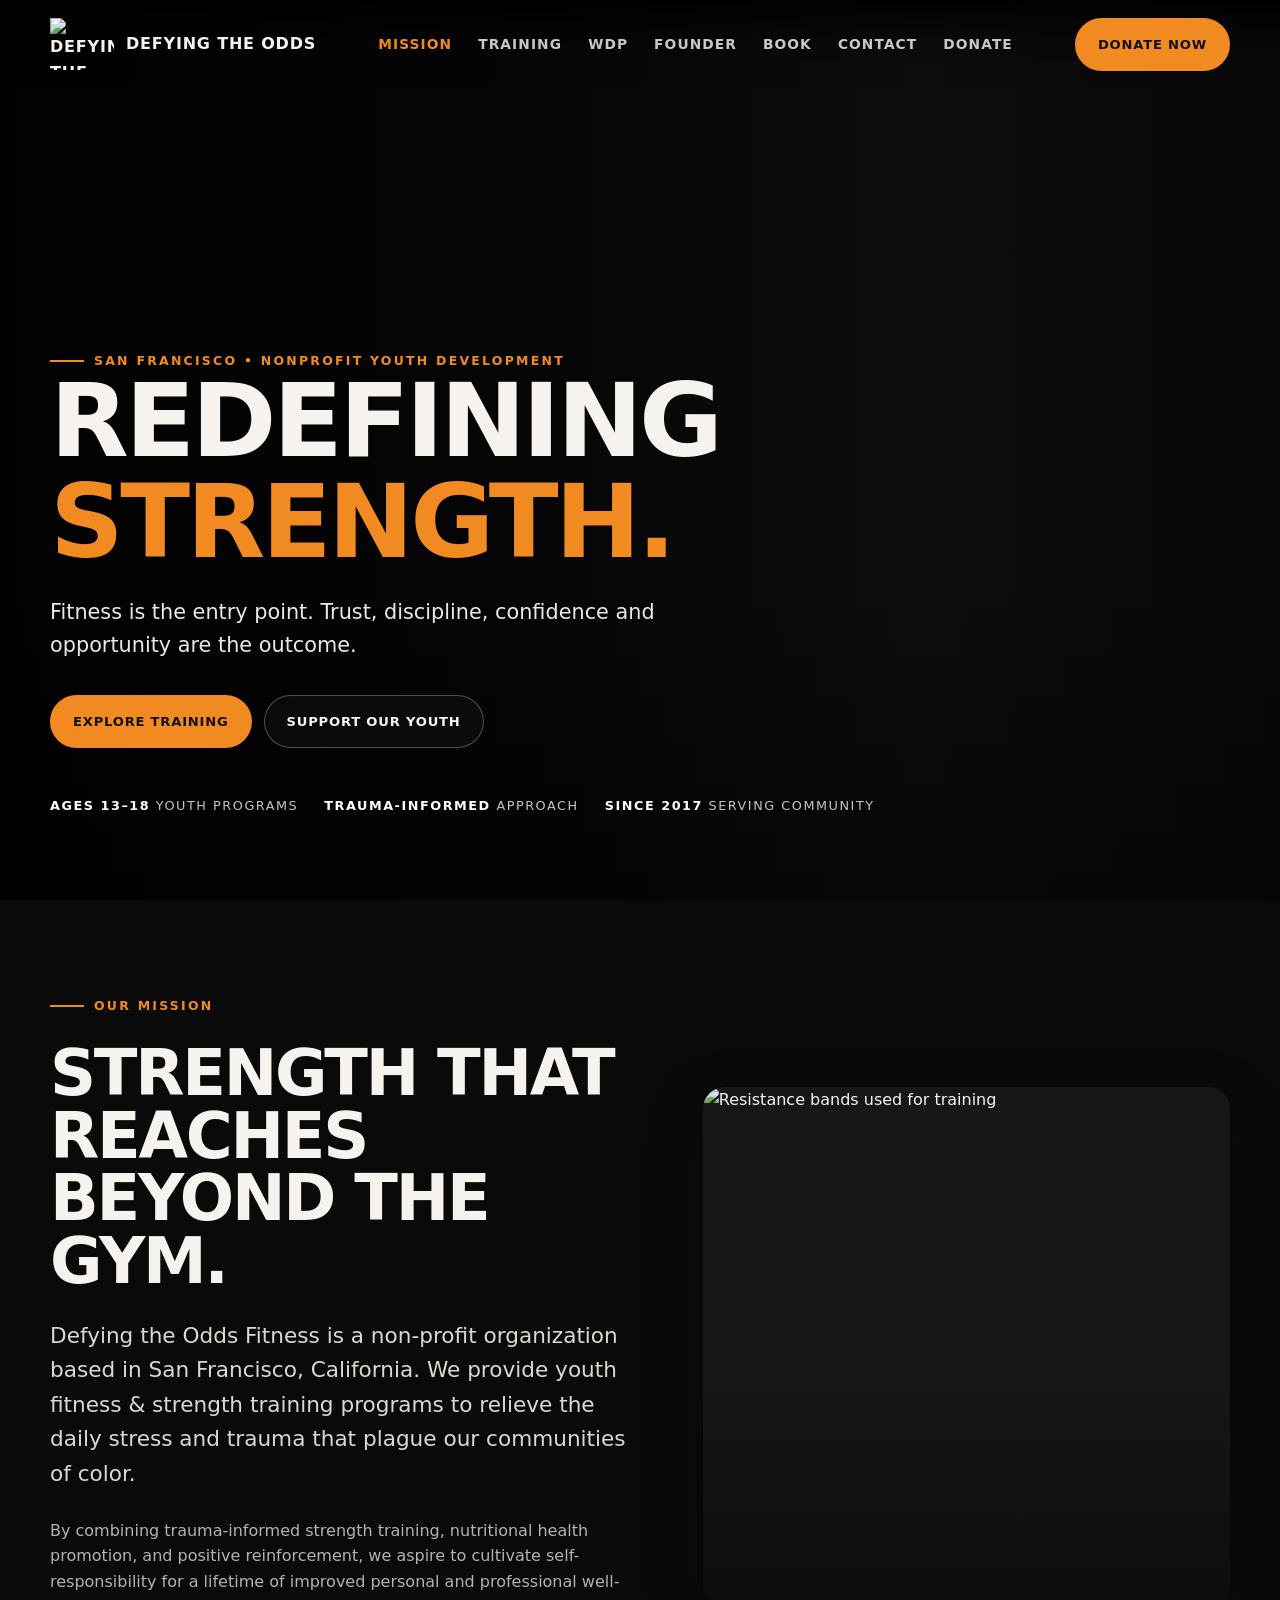
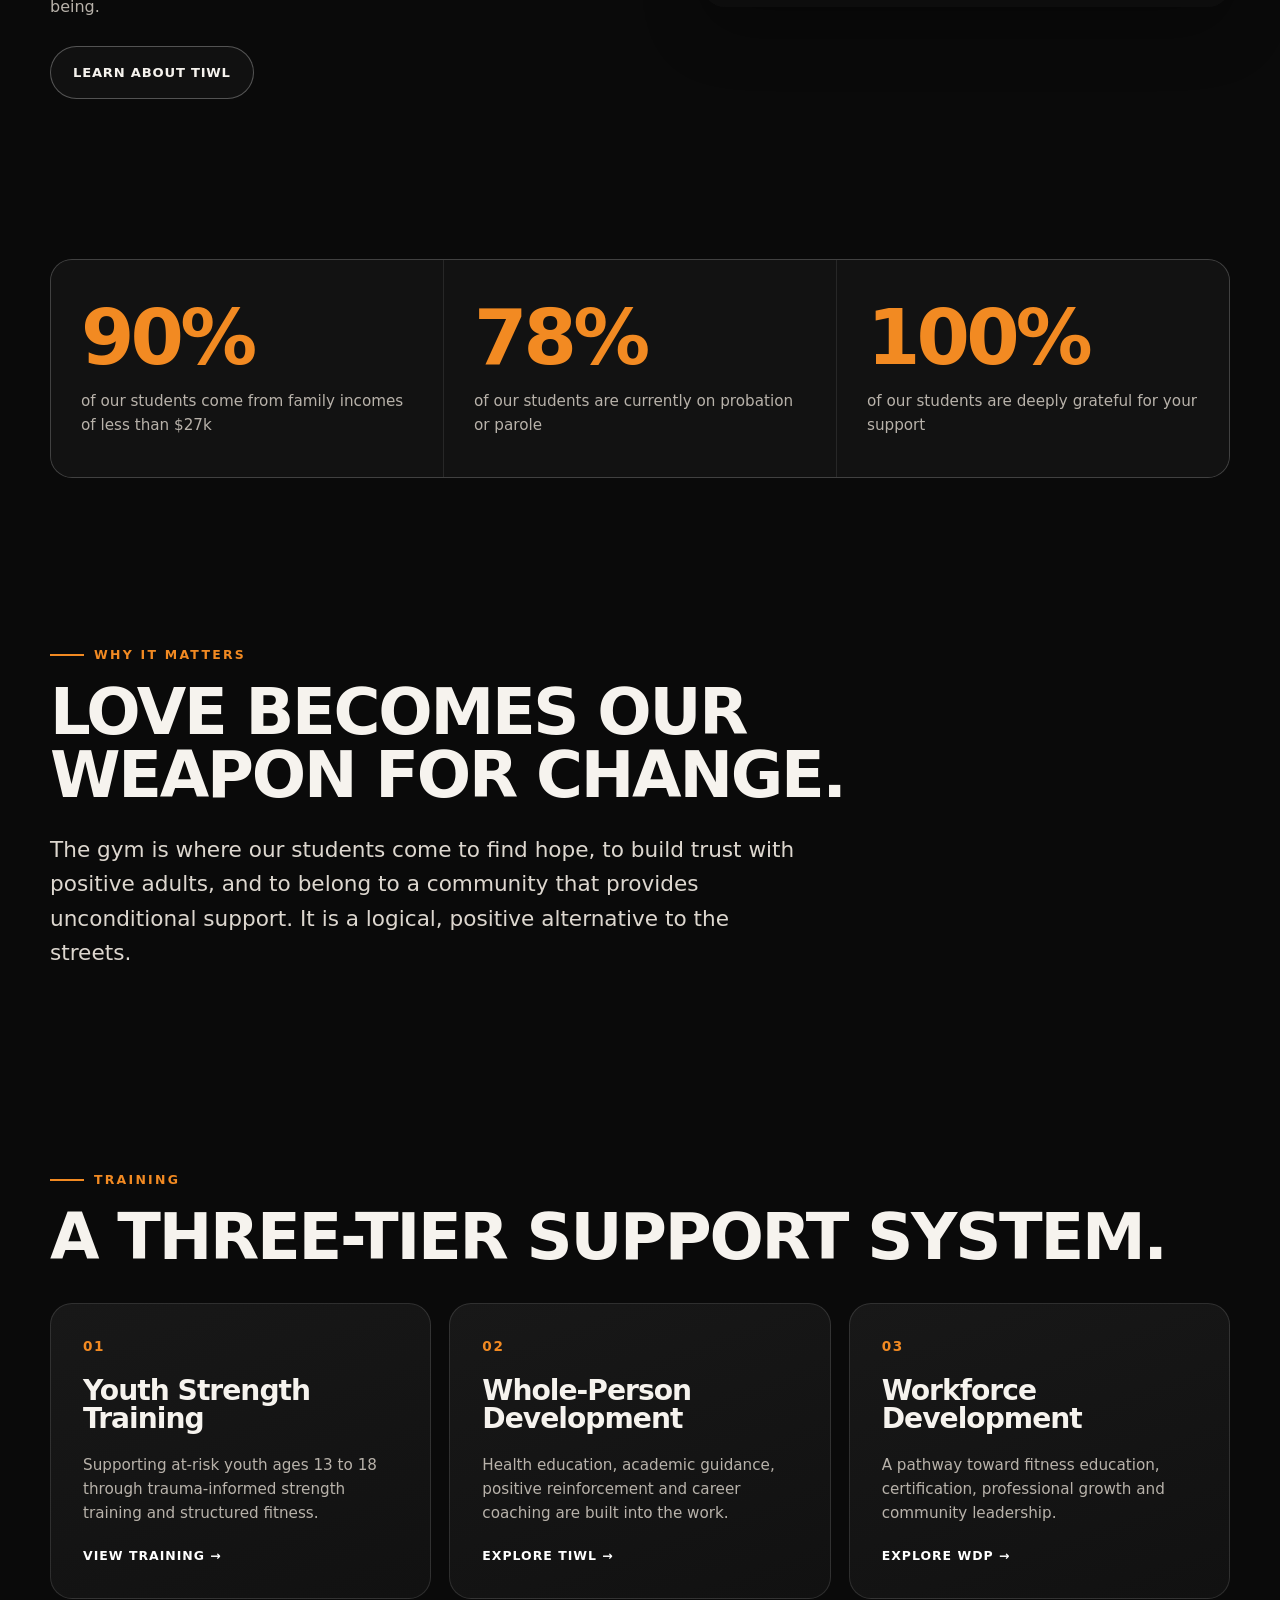
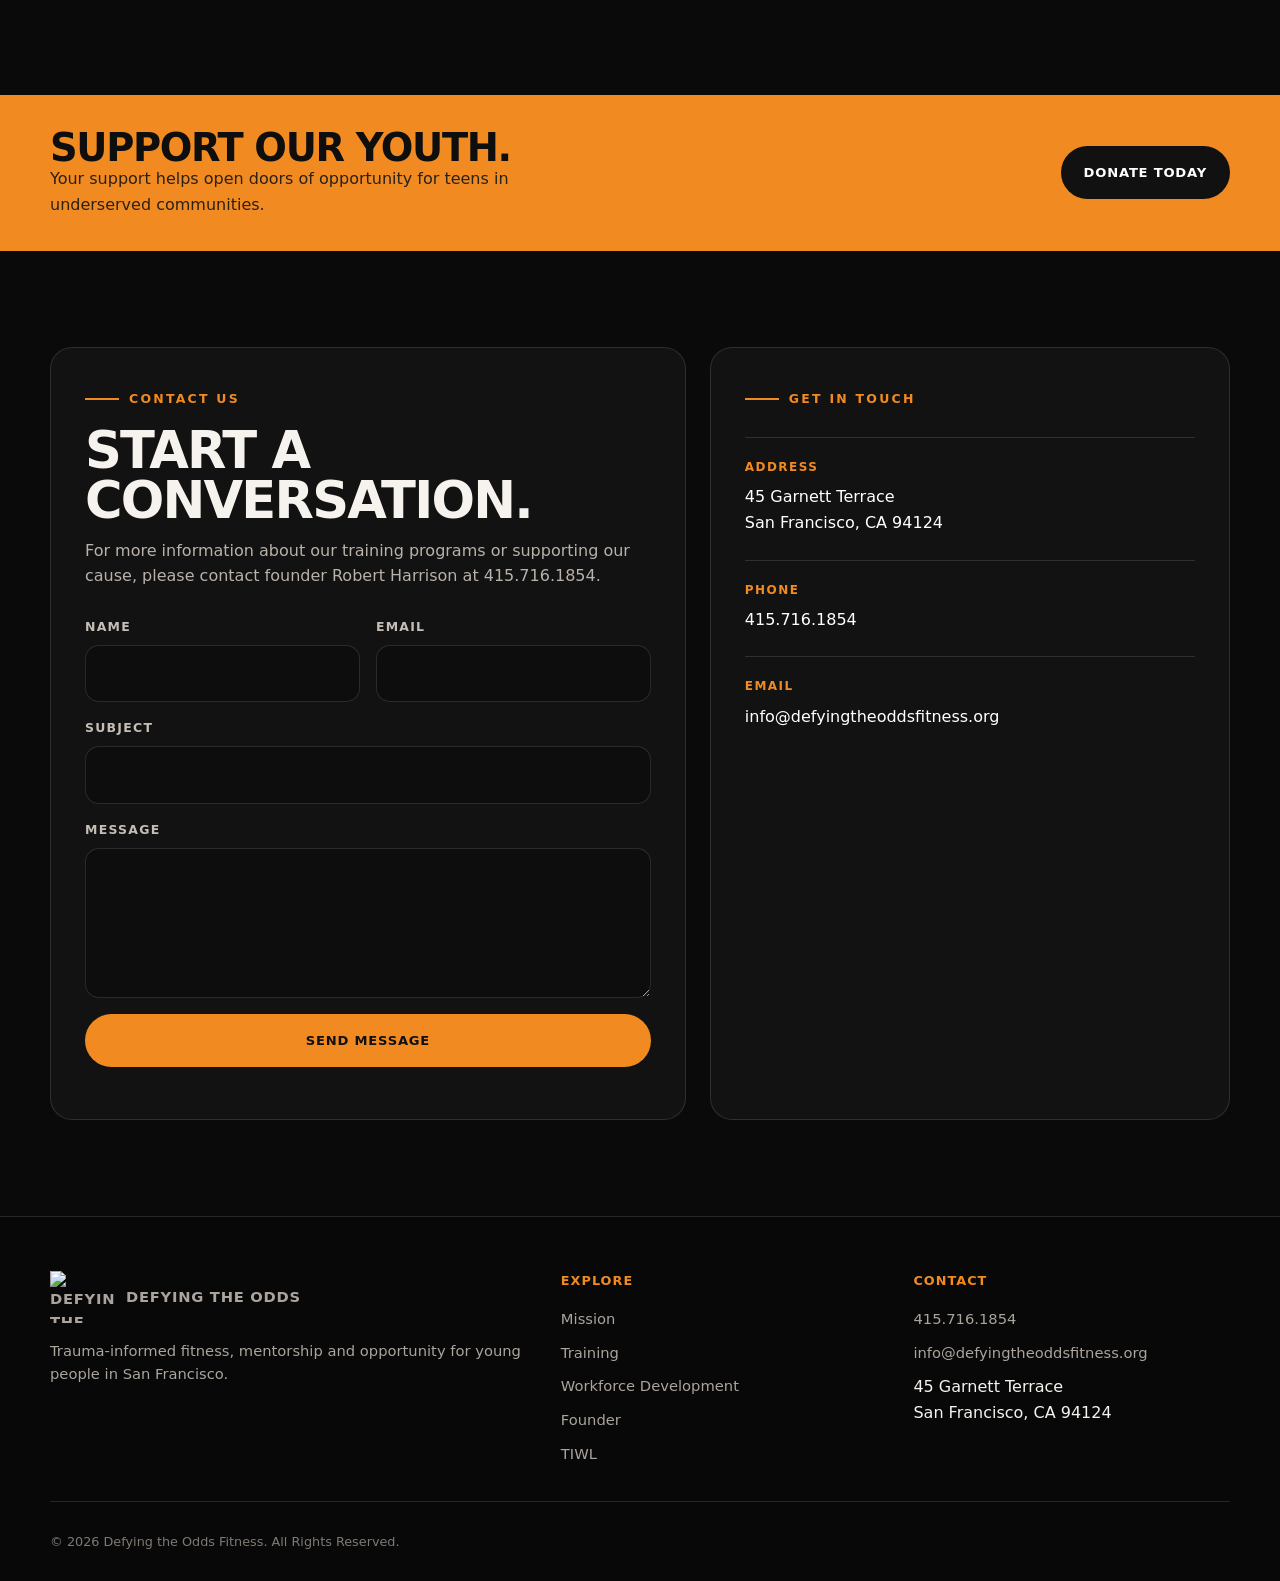
==== defying-the-odds-redesign/index.html @ f6a2ffb9 "Add files via upload" ====
<!doctype html><html lang="en"><head><meta charset="utf-8"><meta name="viewport" content="width=device-width,initial-scale=1"><meta name="description" content="Defying the Odds Fitness — trauma-informed strength training, mentorship and workforce development in San Francisco."><title>Home | Defying the Odds Fitness</title><link rel="stylesheet" href="assets/css/styles.css"></head><body><header class="site-header"><div class="container nav">
<a class="brand" href="index.html"><img src="https://defyingtheoddsfitness.org/wp-content/uploads/2015/10/DefyingTheOddsTransCR-330x270.png" alt="Defying the Odds Fitness logo"><span>Defying the Odds</span></a>
<nav class="nav-links" aria-label="Primary navigation">
<a class="active" href="index.html#mission">Mission</a>
<a href="services.html">Training</a>
<a href="workforce-development-program.html">WDP</a>
<a href="founder.html">Founder</a>
<a href="https://www.amazon.com" target="_blank" rel="noopener">Book</a>
<a href="index.html#contact">Contact</a>
<a href="donate.html">Donate</a>
</nav>
<a class="btn btn-primary" href="donate.html">Donate Now</a>
<button class="menu-btn" aria-label="Open menu">☰</button>
</div></header>
<main>
<section class="hero">
<div class="hero-media" style="background-image:url('https://defyingtheoddsfitness.org/wp-content/uploads/2016/12/solo-11-CR-BW3.jpg')"></div>
<div class="container hero-content">
<span class="eyebrow">San Francisco • Nonprofit Youth Development</span>
<h1>Redefining <span>Strength.</span></h1>
<p class="hero-sub">Fitness is the entry point. Trust, discipline, confidence and opportunity are the outcome.</p>
<div class="hero-actions"><a class="btn btn-primary" href="services.html">Explore Training</a><a class="btn btn-ghost" href="donate.html">Support Our Youth</a></div>
<div class="hero-meta"><span><strong>Ages 13–18</strong> youth programs</span><span><strong>Trauma-informed</strong> approach</span><span><strong>Since 2017</strong> serving community</span></div>
</div></section>

<section id="mission" class="section"><div class="container split reveal">
<div class="copy-stack"><span class="eyebrow">Our Mission</span><h2>Strength that reaches beyond the gym.</h2><p class="lead">Defying the Odds Fitness is a non-profit organization based in San Francisco, California. We provide youth fitness & strength training programs to relieve the daily stress and trauma that plague our communities of color.</p><p>By combining trauma-informed strength training, nutritional health promotion, and positive reinforcement, we aspire to cultivate self-responsibility for a lifetime of improved personal and professional well-being.</p><a class="btn btn-ghost" href="tiwl.html">Learn About TIWL</a></div>
<div class="media-card"><img src="https://defyingtheoddsfitness.org/wp-content/uploads/2018/08/resistence_header.jpg" alt="Resistance bands used for training"></div>
</div></section>

<section class="section-sm"><div class="container stats reveal">
<div class="stat"><div class="stat-number">90%</div><p>of our students come from family incomes of less than $27k</p></div>
<div class="stat"><div class="stat-number">78%</div><p>of our students are currently on probation or parole</p></div>
<div class="stat"><div class="stat-number">100%</div><p>of our students are deeply grateful for your support</p></div>
</div></section>

<section class="section"><div class="container reveal"><span class="eyebrow">Why It Matters</span><h2 style="max-width:900px;margin-top:16px">Love becomes our weapon for change.</h2><p class="lead" style="margin-top:26px">The gym is where our students come to find hope, to build trust with positive adults, and to belong to a community that provides unconditional support. It is a logical, positive alternative to the streets.</p></div></section>

<section class="section"><div class="container reveal"><span class="eyebrow">Training</span><h2 style="margin:16px 0 34px">A three-tier support system.</h2><div class="cards">
<article class="card"><span class="card-index">01</span><h3>Youth Strength Training</h3><p>Supporting at-risk youth ages 13 to 18 through trauma-informed strength training and structured fitness.</p><a class="card-link" href="services.html">View training →</a></article>
<article class="card"><span class="card-index">02</span><h3>Whole-Person Development</h3><p>Health education, academic guidance, positive reinforcement and career coaching are built into the work.</p><a class="card-link" href="tiwl.html">Explore TIWL →</a></article>
<article class="card"><span class="card-index">03</span><h3>Workforce Development</h3><p>A pathway toward fitness education, certification, professional growth and community leadership.</p><a class="card-link" href="workforce-development-program.html">Explore WDP →</a></article>
</div></div></section>

<section class="band"><div class="container"><div><h3>Support our youth.</h3><p>Your support helps open doors of opportunity for teens in underserved communities.</p></div><a class="btn" href="donate.html">Donate Today</a></div></section>

<section id="contact" class="section"><div class="container contact-wrap reveal">
<div class="form-card"><span class="eyebrow">Contact Us</span><h2 style="font-size:clamp(2.2rem,4vw,3.7rem);margin:16px 0 12px">Start a conversation.</h2><p style="margin-bottom:28px">For more information about our training programs or supporting our cause, please contact founder Robert Harrison at 415.716.1854.</p>
<form id="contact-form"><div class="form-grid"><div class="field"><label for="name">Name</label><input id="name" name="name" required></div><div class="field"><label for="email">Email</label><input id="email" name="email" type="email" required></div><div class="field full"><label for="subject">Subject</label><input id="subject" name="subject"></div><div class="field full"><label for="message">Message</label><textarea id="message" name="message" required></textarea></div><div class="field full"><button class="btn btn-primary" type="submit">Send Message</button><p id="form-status" style="font-size:.85rem;margin-top:10px"></p></div></div></form></div>
<aside class="info-card"><span class="eyebrow">Get In Touch</span><div class="info-list"><div class="info-row"><span>Address</span><p>45 Garnett Terrace<br>San Francisco, CA 94124</p></div><div class="info-row"><span>Phone</span><a href="tel:+14157161854">415.716.1854</a></div><div class="info-row"><span>Email</span><a href="mailto:info@defyingtheoddsfitness.org">info@defyingtheoddsfitness.org</a></div></div></aside>
</div></section>
</main><footer class="footer"><div class="container">
<div class="footer-grid">
<div><a class="brand" href="index.html"><img src="https://defyingtheoddsfitness.org/wp-content/uploads/2015/10/DefyingTheOddsTransCR-330x270.png" alt="Defying the Odds Fitness logo"><span>Defying the Odds</span></a><p>Trauma-informed fitness, mentorship and opportunity for young people in San Francisco.</p></div>
<div><h4>Explore</h4><div class="footer-links"><a href="index.html#mission">Mission</a><a href="services.html">Training</a><a href="workforce-development-program.html">Workforce Development</a><a href="founder.html">Founder</a><a href="tiwl.html">TIWL</a></div></div>
<div><h4>Contact</h4><div class="footer-links"><a href="tel:+14157161854">415.716.1854</a><a href="mailto:info@defyingtheoddsfitness.org">info@defyingtheoddsfitness.org</a><span>45 Garnett Terrace<br>San Francisco, CA 94124</span></div></div>
</div><div class="copyright">© <span data-year></span> Defying the Odds Fitness. All Rights Reserved.</div>
</div></footer><script src="assets/js/main.js"></script></body></html>
---- defying-the-odds-redesign/assets/css/styles.css ----
:root {
  --bg: #0a0a0a;
  --surface: #121212;
  --surface-2: #1a1a1a;
  --text: #f6f3ee;
  --muted: #b8b2aa;
  --accent: #f28a22;
  --accent-2: #ff9d3d;
  --line: rgba(255,255,255,.12);
  --max: 1180px;
  --radius: 22px;
  --shadow: 0 22px 60px rgba(0,0,0,.28);
}

*{box-sizing:border-box}
html{scroll-behavior:smooth}
body{margin:0;background:var(--bg);color:var(--text);font-family:Inter,ui-sans-serif,system-ui,-apple-system,BlinkMacSystemFont,"Segoe UI",sans-serif;line-height:1.6}
img{max-width:100%;display:block}
a{color:inherit;text-decoration:none}
button,input,textarea{font:inherit}

.container{width:min(var(--max),calc(100% - 40px));margin-inline:auto}
.section{padding:96px 0}
.section-sm{padding:64px 0}
.eyebrow{display:inline-flex;align-items:center;gap:10px;font-size:.78rem;letter-spacing:.18em;text-transform:uppercase;color:var(--accent);font-weight:800}
.eyebrow::before{content:"";width:34px;height:2px;background:var(--accent)}
h1,h2,h3{line-height:.98;margin:0;letter-spacing:-.035em}
h1{font-size:clamp(3.3rem,8vw,7rem);font-weight:900;text-transform:uppercase}
h2{font-size:clamp(2.4rem,5vw,4.6rem);font-weight:900;text-transform:uppercase}
h3{font-size:clamp(1.3rem,2.2vw,2rem);font-weight:800}
p{margin:0;color:var(--muted)}
.lead{font-size:clamp(1.05rem,1.8vw,1.35rem);max-width:760px;color:#ddd7cf}

.site-header{position:fixed;inset:0 0 auto;z-index:1000;background:linear-gradient(to bottom,rgba(0,0,0,.84),rgba(0,0,0,.15),transparent);transition:.25s ease}
.site-header.scrolled{background:rgba(8,8,8,.92);backdrop-filter:blur(14px);border-bottom:1px solid var(--line)}
.nav{height:88px;display:flex;align-items:center;justify-content:space-between;gap:24px}
.brand{display:flex;align-items:center;gap:12px;font-weight:900;text-transform:uppercase;letter-spacing:.05em}
.brand img{width:64px;height:52px;object-fit:contain}
.nav-links{display:flex;align-items:center;gap:26px;font-size:.86rem;text-transform:uppercase;letter-spacing:.08em;font-weight:700}
.nav-links a{opacity:.82;transition:.2s}
.nav-links a:hover,.nav-links a.active{opacity:1;color:var(--accent)}
.btn{display:inline-flex;align-items:center;justify-content:center;gap:10px;padding:15px 22px;border:1px solid transparent;border-radius:999px;font-weight:800;text-transform:uppercase;letter-spacing:.06em;font-size:.82rem;transition:.2s ease;cursor:pointer}
.btn-primary{background:var(--accent);color:#111}
.btn-primary:hover{background:var(--accent-2);transform:translateY(-2px)}
.btn-ghost{border-color:rgba(255,255,255,.28);background:rgba(255,255,255,.03)}
.btn-ghost:hover{border-color:var(--accent);color:var(--accent)}
.menu-btn{display:none;background:none;border:0;color:white;font-size:1.8rem}

.hero{min-height:100svh;display:grid;align-items:end;position:relative;overflow:hidden;background:#111}
.hero::after{content:"";position:absolute;inset:0;background:linear-gradient(90deg,rgba(0,0,0,.92) 0%,rgba(0,0,0,.64) 45%,rgba(0,0,0,.25) 72%,rgba(0,0,0,.55) 100%),linear-gradient(to top,#0a0a0a 0%,transparent 35%)}
.hero-media{position:absolute;inset:0;background-position:center;background-size:cover;filter:grayscale(.35) contrast(1.08)}
.hero-content{position:relative;z-index:2;padding:160px 0 84px}
.hero h1 span{color:var(--accent)}
.hero-sub{max-width:680px;margin:24px 0 32px;font-size:clamp(1.05rem,1.8vw,1.3rem);color:#ece8e2}
.hero-actions{display:flex;flex-wrap:wrap;gap:12px}
.hero-meta{display:flex;gap:26px;flex-wrap:wrap;margin-top:48px;font-size:.8rem;text-transform:uppercase;letter-spacing:.12em;color:#c9c3bc}
.hero-meta strong{color:white}

.split{display:grid;grid-template-columns:1.05fr .95fr;gap:70px;align-items:center}
.media-card{border-radius:var(--radius);overflow:hidden;position:relative;min-height:520px;background:#171717;box-shadow:var(--shadow)}
.media-card img{width:100%;height:100%;position:absolute;inset:0;object-fit:cover;filter:grayscale(.25)}
.media-card::after{content:"";position:absolute;inset:0;background:linear-gradient(to top,rgba(0,0,0,.45),transparent 48%)}
.copy-stack{display:grid;gap:26px}
.copy-stack .btn{justify-self:start}

.stats{display:grid;grid-template-columns:repeat(3,1fr);gap:1px;background:var(--line);border:1px solid var(--line);border-radius:var(--radius);overflow:hidden}
.stat{background:var(--surface);padding:40px 30px}
.stat-number{font-size:clamp(2.8rem,6vw,5rem);font-weight:900;line-height:1;color:var(--accent);letter-spacing:-.05em}
.stat p{margin-top:12px;font-size:.95rem}

.cards{display:grid;grid-template-columns:repeat(3,1fr);gap:18px}
.card{background:linear-gradient(160deg,#181818,#111);border:1px solid var(--line);border-radius:var(--radius);padding:32px;display:grid;gap:20px;min-height:280px;transition:.25s ease}
.card:hover{transform:translateY(-6px);border-color:rgba(242,138,34,.55)}
.card-index{color:var(--accent);font-weight:900;font-size:.85rem;letter-spacing:.12em}
.card p{font-size:.95rem}
.card-link{margin-top:auto;color:white;font-weight:800;text-transform:uppercase;letter-spacing:.08em;font-size:.78rem}

.band{background:var(--accent);color:#0e0e0e;padding:34px 0}
.band .container{display:flex;align-items:center;justify-content:space-between;gap:24px}
.band h3{text-transform:uppercase;font-size:clamp(1.7rem,3vw,3rem)}
.band p{color:#2a2118;max-width:560px}
.band .btn{background:#111;color:white}

.page-hero{padding:170px 0 80px;border-bottom:1px solid var(--line);background:radial-gradient(circle at 80% 10%,rgba(242,138,34,.14),transparent 30%),#0a0a0a}
.page-hero .lead{margin-top:24px}
.page-hero .eyebrow{margin-bottom:18px}

.list-grid{display:grid;grid-template-columns:repeat(2,1fr);gap:16px;margin-top:36px}
.list-item{display:flex;gap:18px;padding:24px;border:1px solid var(--line);border-radius:18px;background:var(--surface)}
.list-num{flex:0 0 38px;height:38px;border-radius:50%;display:grid;place-items:center;background:var(--accent);color:#111;font-weight:900}
.list-item p{color:#d0cbc4}

.rich-copy{max-width:880px;display:grid;gap:20px}
.rich-copy strong{color:white}
.rich-copy ul{margin:0;padding-left:22px;color:var(--muted)}
.rich-copy li{margin:10px 0}

.contact-wrap{display:grid;grid-template-columns:1.1fr .9fr;gap:24px}
.form-card,.info-card{background:var(--surface);border:1px solid var(--line);border-radius:var(--radius);padding:34px}
.form-grid{display:grid;grid-template-columns:1fr 1fr;gap:16px}
.field{display:grid;gap:8px}
.field.full{grid-column:1/-1}
label{font-size:.78rem;text-transform:uppercase;letter-spacing:.1em;color:#c5beb6;font-weight:800}
input,textarea{width:100%;border:1px solid var(--line);background:#0d0d0d;color:white;border-radius:14px;padding:15px 16px;outline:none}
input:focus,textarea:focus{border-color:var(--accent)}
textarea{min-height:150px;resize:vertical}
.info-list{display:grid;gap:24px;margin-top:28px}
.info-row{padding-top:20px;border-top:1px solid var(--line)}
.info-row span{display:block;color:var(--accent);font-size:.75rem;text-transform:uppercase;letter-spacing:.12em;font-weight:800;margin-bottom:7px}
.info-row a,.info-row p{color:white}

.donate-box{display:grid;grid-template-columns:1fr 1fr;gap:30px;align-items:center;background:linear-gradient(135deg,#181818,#0f0f0f);border:1px solid var(--line);border-radius:28px;padding:42px}
.donate-photo{min-height:430px;border-radius:20px;overflow:hidden}
.donate-photo img{width:100%;height:100%;object-fit:cover}

.footer{border-top:1px solid var(--line);padding:54px 0 28px;background:#080808}
.footer-grid{display:grid;grid-template-columns:1.2fr .8fr .8fr;gap:36px}
.footer .brand{margin-bottom:16px}
.footer h4{margin:0 0 16px;text-transform:uppercase;letter-spacing:.08em;font-size:.8rem;color:var(--accent)}
.footer a,.footer p{font-size:.92rem;color:#aaa49d}
.footer-links{display:grid;gap:10px}
.copyright{padding-top:30px;margin-top:36px;border-top:1px solid var(--line);font-size:.8rem;color:#7f7973}

.reveal{opacity:0;transform:translateY(18px);transition:opacity .6s ease,transform .6s ease}
.reveal.visible{opacity:1;transform:none}

@media (max-width: 900px){
  .nav-links{position:fixed;inset:88px 0 auto 0;background:#0b0b0b;border-bottom:1px solid var(--line);padding:24px 20px;display:none;flex-direction:column;align-items:flex-start}
  .nav-links.open{display:flex}.menu-btn{display:block}.nav .btn-primary{display:none}
  .split,.contact-wrap,.donate-box{grid-template-columns:1fr}.cards{grid-template-columns:1fr}.stats{grid-template-columns:1fr}.list-grid{grid-template-columns:1fr}.footer-grid{grid-template-columns:1fr 1fr}.media-card{min-height:420px}
}
@media (max-width: 620px){
  .container{width:min(100% - 28px,var(--max))}.section{padding:72px 0}.hero-content{padding-bottom:58px}.hero-meta{gap:14px}.band .container{align-items:flex-start;flex-direction:column}.form-grid{grid-template-columns:1fr}.field.full{grid-column:auto}.footer-grid{grid-template-columns:1fr}.donate-box{padding:22px}.page-hero{padding-top:145px}
}
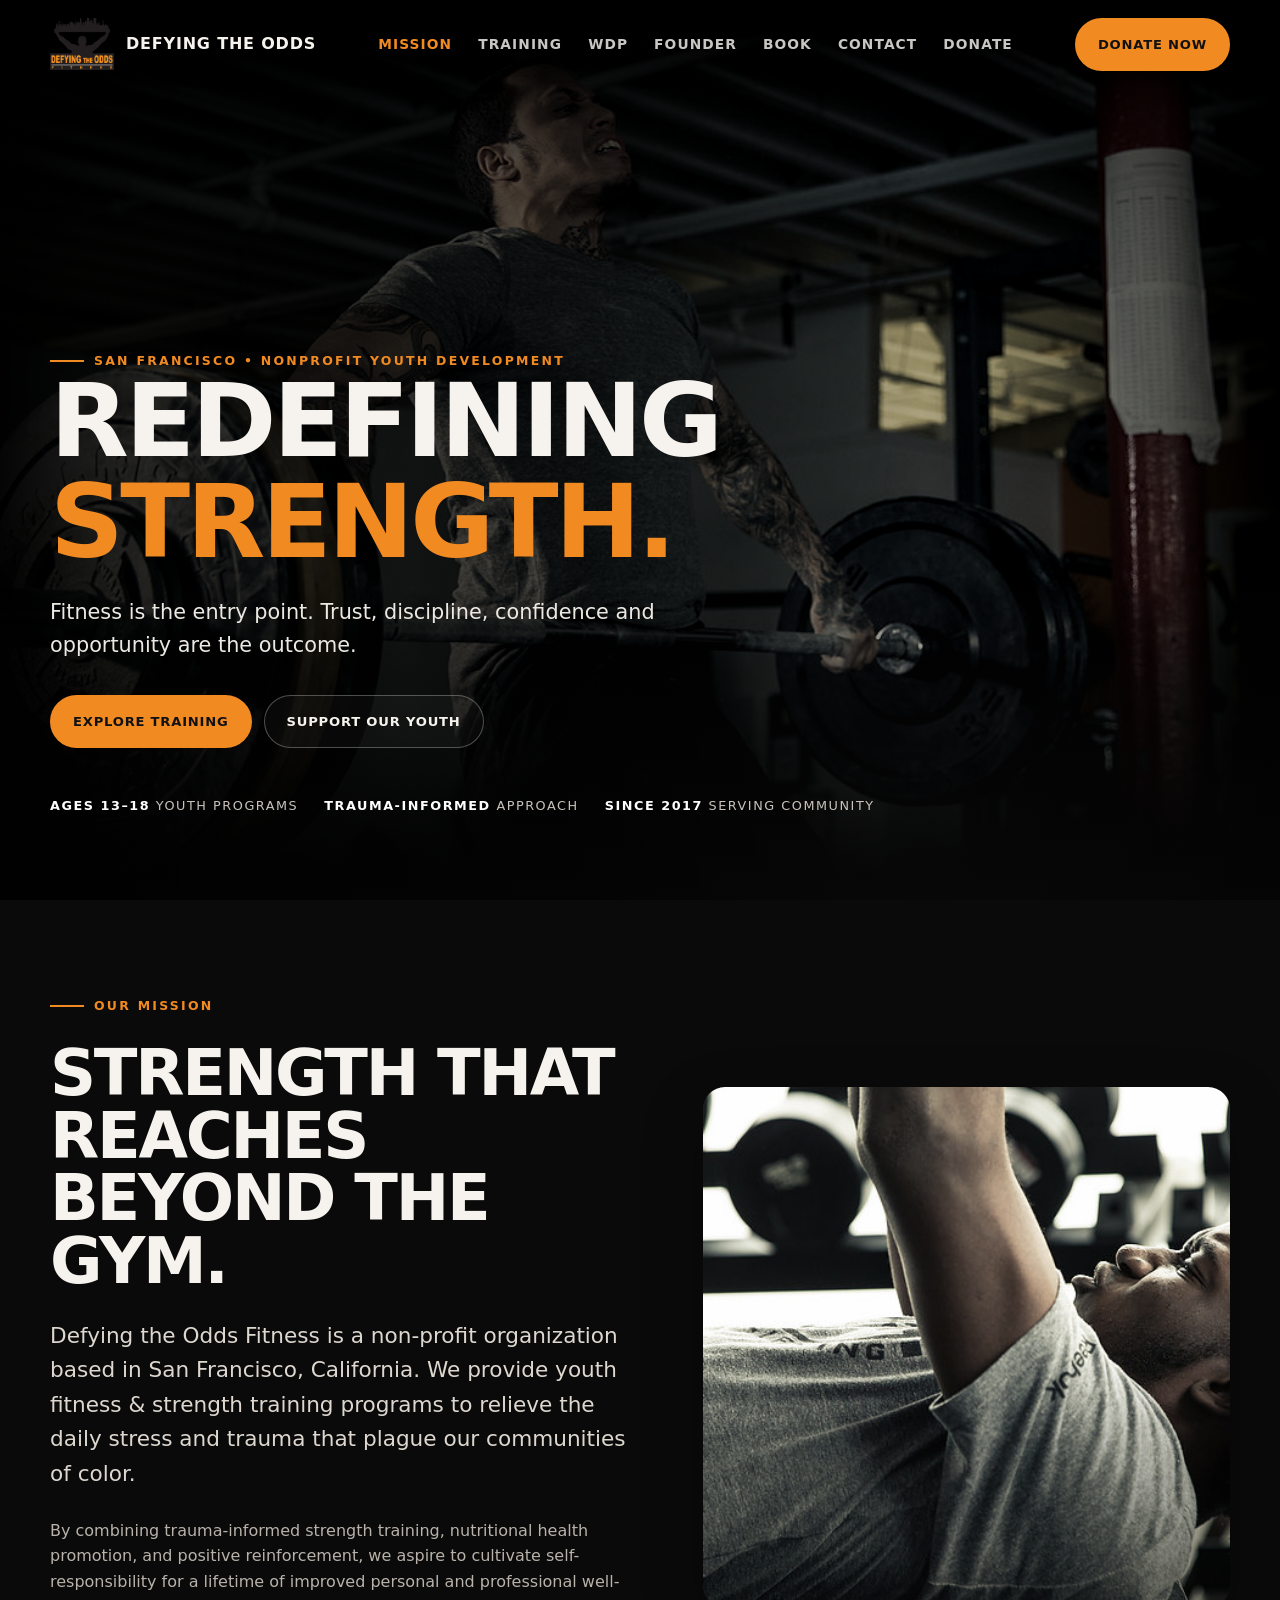
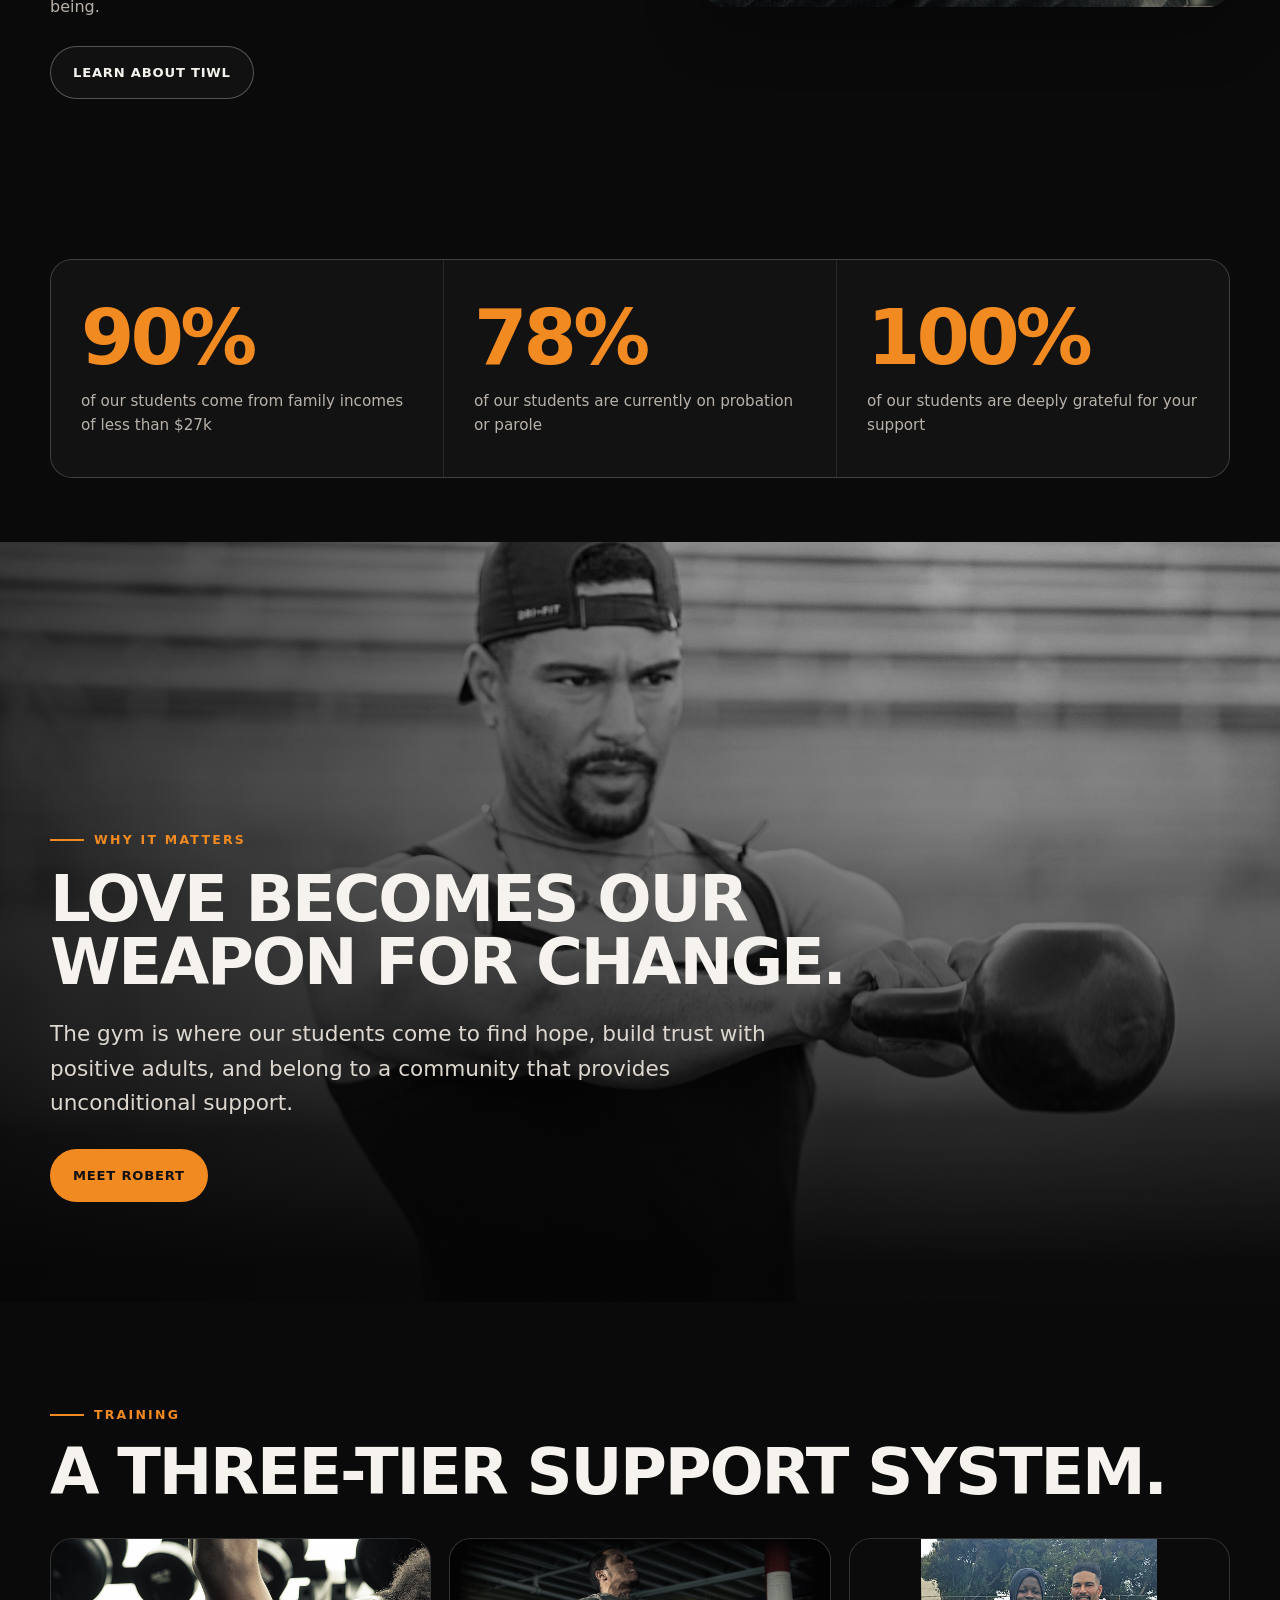
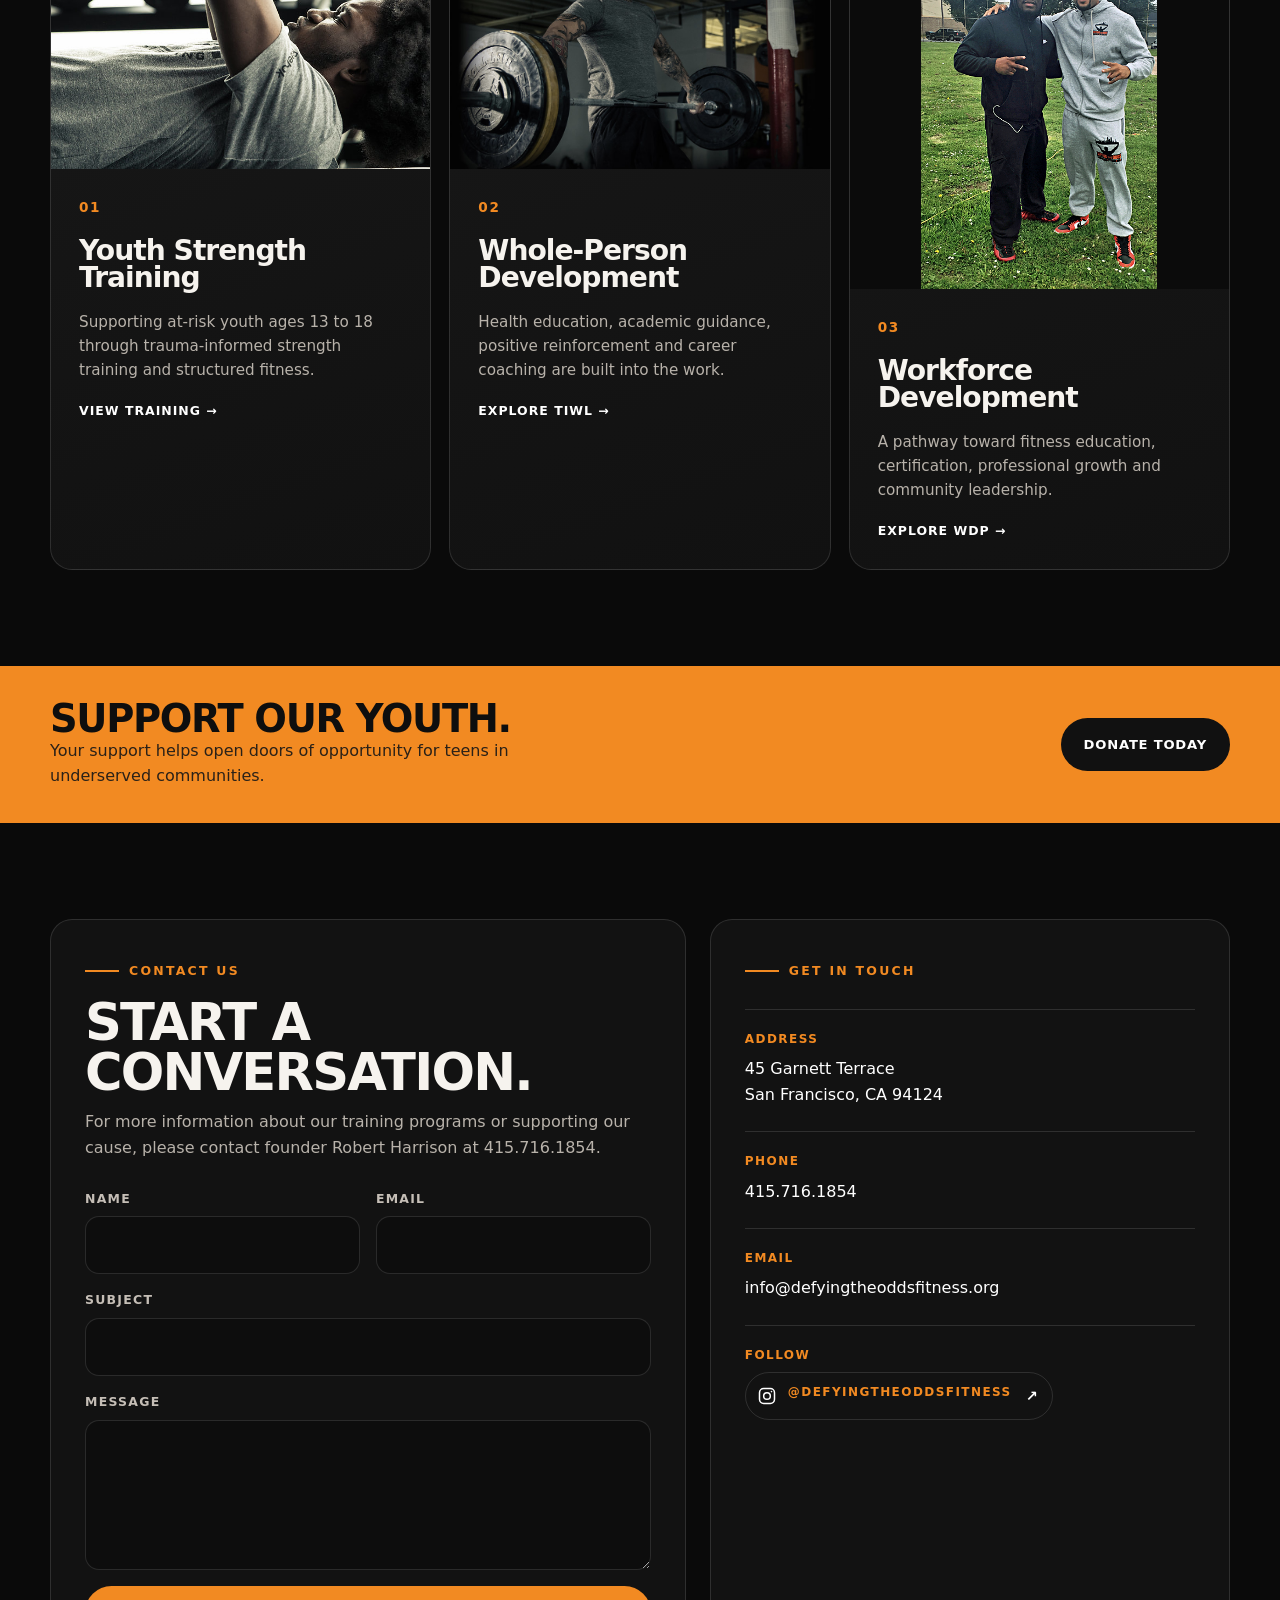
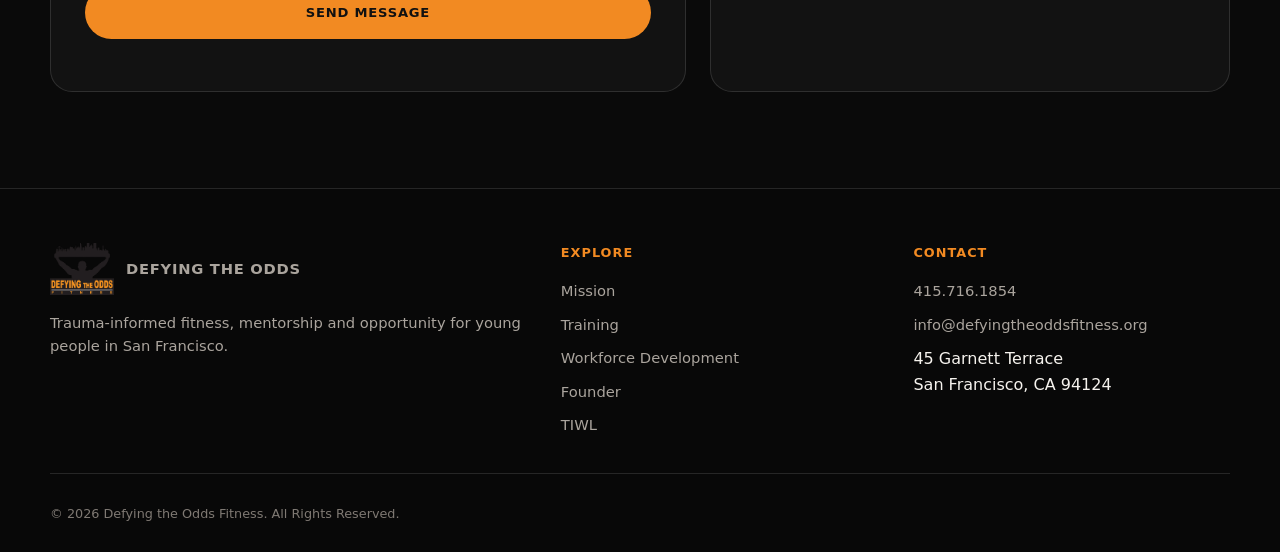
==== commit d72c5cf2: "a" ====
--- a/defying-the-odds-redesign/index.html
+++ b/defying-the-odds-redesign/index.html
@@ -1,5 +1,5 @@
 <!doctype html><html lang="en"><head><meta charset="utf-8"><meta name="viewport" content="width=device-width,initial-scale=1"><meta name="description" content="Defying the Odds Fitness — trauma-informed strength training, mentorship and workforce development in San Francisco."><title>Home | Defying the Odds Fitness</title><link rel="stylesheet" href="assets/css/styles.css"></head><body><header class="site-header"><div class="container nav">
-<a class="brand" href="index.html"><img src="https://defyingtheoddsfitness.org/wp-content/uploads/2015/10/DefyingTheOddsTransCR-330x270.png" alt="Defying the Odds Fitness logo"><span>Defying the Odds</span></a>
+<a class="brand" href="index.html"><img src="assets/images/logo.png" alt="Defying the Odds Fitness logo"><span>Defying the Odds</span></a>
 <nav class="nav-links" aria-label="Primary navigation">
 <a class="active" href="index.html#mission">Mission</a>
 <a href="services.html">Training</a>
@@ -14,7 +14,7 @@
 </div></header>
 <main>
 <section class="hero">
-<div class="hero-media" style="background-image:url('https://defyingtheoddsfitness.org/wp-content/uploads/2016/12/solo-11-CR-BW3.jpg')"></div>
+<div class="hero-media" style="background-image:url('assets/images/hero-community.jpg')"></div>
 <div class="container hero-content">
 <span class="eyebrow">San Francisco • Nonprofit Youth Development</span>
 <h1>Redefining <span>Strength.</span></h1>
@@ -25,7 +25,7 @@
 
 <section id="mission" class="section"><div class="container split reveal">
 <div class="copy-stack"><span class="eyebrow">Our Mission</span><h2>Strength that reaches beyond the gym.</h2><p class="lead">Defying the Odds Fitness is a non-profit organization based in San Francisco, California. We provide youth fitness & strength training programs to relieve the daily stress and trauma that plague our communities of color.</p><p>By combining trauma-informed strength training, nutritional health promotion, and positive reinforcement, we aspire to cultivate self-responsibility for a lifetime of improved personal and professional well-being.</p><a class="btn btn-ghost" href="tiwl.html">Learn About TIWL</a></div>
-<div class="media-card"><img src="https://defyingtheoddsfitness.org/wp-content/uploads/2018/08/resistence_header.jpg" alt="Resistance bands used for training"></div>
+<div class="media-card"><img src="assets/images/training-program.jpg" alt="A Defying the Odds athlete strength training in the gym"></div>
 </div></section>
 
 <section class="section-sm"><div class="container stats reveal">
@@ -34,12 +34,12 @@
 <div class="stat"><div class="stat-number">100%</div><p>of our students are deeply grateful for your support</p></div>
 </div></section>
 
-<section class="section"><div class="container reveal"><span class="eyebrow">Why It Matters</span><h2 style="max-width:900px;margin-top:16px">Love becomes our weapon for change.</h2><p class="lead" style="margin-top:26px">The gym is where our students come to find hope, to build trust with positive adults, and to belong to a community that provides unconditional support. It is a logical, positive alternative to the streets.</p></div></section>
+<section class="photo-statement reveal"><img src="assets/images/robert-training.jpg" alt="Robert Harrison training in the gym"><div class="photo-statement-overlay"><div class="container"><span class="eyebrow">Why It Matters</span><h2>Love becomes our weapon for change.</h2><p class="lead">The gym is where our students come to find hope, build trust with positive adults, and belong to a community that provides unconditional support.</p><a class="btn btn-primary" href="founder.html">Meet Robert</a></div></div></section>
 
 <section class="section"><div class="container reveal"><span class="eyebrow">Training</span><h2 style="margin:16px 0 34px">A three-tier support system.</h2><div class="cards">
-<article class="card"><span class="card-index">01</span><h3>Youth Strength Training</h3><p>Supporting at-risk youth ages 13 to 18 through trauma-informed strength training and structured fitness.</p><a class="card-link" href="services.html">View training →</a></article>
-<article class="card"><span class="card-index">02</span><h3>Whole-Person Development</h3><p>Health education, academic guidance, positive reinforcement and career coaching are built into the work.</p><a class="card-link" href="tiwl.html">Explore TIWL →</a></article>
-<article class="card"><span class="card-index">03</span><h3>Workforce Development</h3><p>A pathway toward fitness education, certification, professional growth and community leadership.</p><a class="card-link" href="workforce-development-program.html">Explore WDP →</a></article>
+<article class="card photo-card"><img src="assets/images/training-program.jpg" alt="Strength training session"><div class="card-body"><span class="card-index">01</span><h3>Youth Strength Training</h3><p>Supporting at-risk youth ages 13 to 18 through trauma-informed strength training and structured fitness.</p><a class="card-link" href="services.html">View training →</a></div></article>
+<article class="card photo-card"><img src="assets/images/hero-community.jpg" alt="Athlete lifting a barbell"><div class="card-body"><span class="card-index">02</span><h3>Whole-Person Development</h3><p>Health education, academic guidance, positive reinforcement and career coaching are built into the work.</p><a class="card-link" href="tiwl.html">Explore TIWL →</a></div></article>
+<article class="card photo-card"><img class="full-frame" src="assets/images/support-youth.jpg" alt="Defying the Odds community members"><div class="card-body"><span class="card-index">03</span><h3>Workforce Development</h3><p>A pathway toward fitness education, certification, professional growth and community leadership.</p><a class="card-link" href="workforce-development-program.html">Explore WDP →</a></div></article>
 </div></div></section>
 
 <section class="band"><div class="container"><div><h3>Support our youth.</h3><p>Your support helps open doors of opportunity for teens in underserved communities.</p></div><a class="btn" href="donate.html">Donate Today</a></div></section>
@@ -47,12 +47,12 @@
 <section id="contact" class="section"><div class="container contact-wrap reveal">
 <div class="form-card"><span class="eyebrow">Contact Us</span><h2 style="font-size:clamp(2.2rem,4vw,3.7rem);margin:16px 0 12px">Start a conversation.</h2><p style="margin-bottom:28px">For more information about our training programs or supporting our cause, please contact founder Robert Harrison at 415.716.1854.</p>
 <form id="contact-form"><div class="form-grid"><div class="field"><label for="name">Name</label><input id="name" name="name" required></div><div class="field"><label for="email">Email</label><input id="email" name="email" type="email" required></div><div class="field full"><label for="subject">Subject</label><input id="subject" name="subject"></div><div class="field full"><label for="message">Message</label><textarea id="message" name="message" required></textarea></div><div class="field full"><button class="btn btn-primary" type="submit">Send Message</button><p id="form-status" style="font-size:.85rem;margin-top:10px"></p></div></div></form></div>
-<aside class="info-card"><span class="eyebrow">Get In Touch</span><div class="info-list"><div class="info-row"><span>Address</span><p>45 Garnett Terrace<br>San Francisco, CA 94124</p></div><div class="info-row"><span>Phone</span><a href="tel:+14157161854">415.716.1854</a></div><div class="info-row"><span>Email</span><a href="mailto:info@defyingtheoddsfitness.org">info@defyingtheoddsfitness.org</a></div></div></aside>
+<aside class="info-card"><span class="eyebrow">Get In Touch</span><div class="info-list"><div class="info-row"><span>Address</span><p>45 Garnett Terrace<br>San Francisco, CA 94124</p></div><div class="info-row"><span>Phone</span><a href="tel:+14157161854">415.716.1854</a></div><div class="info-row"><span>Email</span><a href="mailto:info@defyingtheoddsfitness.org">info@defyingtheoddsfitness.org</a></div><div class="info-row"><span>Follow</span><a class="social-link" href="https://www.instagram.com/defyingtheoddsfitness/" target="_blank" rel="noopener noreferrer" aria-label="Follow Defying the Odds Fitness on Instagram"><svg viewBox="0 0 24 24" aria-hidden="true"><rect x="3" y="3" width="18" height="18" rx="5"></rect><circle cx="12" cy="12" r="4"></circle><circle class="social-dot" cx="17.4" cy="6.7" r="1"></circle></svg><span>@defyingtheoddsfitness</span><b>↗</b></a></div></div></aside>
 </div></section>
 </main><footer class="footer"><div class="container">
 <div class="footer-grid">
-<div><a class="brand" href="index.html"><img src="https://defyingtheoddsfitness.org/wp-content/uploads/2015/10/DefyingTheOddsTransCR-330x270.png" alt="Defying the Odds Fitness logo"><span>Defying the Odds</span></a><p>Trauma-informed fitness, mentorship and opportunity for young people in San Francisco.</p></div>
+<div><a class="brand" href="index.html"><img src="assets/images/logo.png" alt="Defying the Odds Fitness logo"><span>Defying the Odds</span></a><p>Trauma-informed fitness, mentorship and opportunity for young people in San Francisco.</p></div>
 <div><h4>Explore</h4><div class="footer-links"><a href="index.html#mission">Mission</a><a href="services.html">Training</a><a href="workforce-development-program.html">Workforce Development</a><a href="founder.html">Founder</a><a href="tiwl.html">TIWL</a></div></div>
 <div><h4>Contact</h4><div class="footer-links"><a href="tel:+14157161854">415.716.1854</a><a href="mailto:info@defyingtheoddsfitness.org">info@defyingtheoddsfitness.org</a><span>45 Garnett Terrace<br>San Francisco, CA 94124</span></div></div>
 </div><div class="copyright">© <span data-year></span> Defying the Odds Fitness. All Rights Reserved.</div>
-</div></footer><script src="assets/js/main.js"></script></body></html>+</div></footer><script src="assets/js/main.js"></script></body></html>
--- a/defying-the-odds-redesign/assets/css/styles.css
+++ b/defying-the-odds-redesign/assets/css/styles.css
@@ -13,8 +13,8 @@
 }
 
 *{box-sizing:border-box}
-html{scroll-behavior:smooth}
-body{margin:0;background:var(--bg);color:var(--text);font-family:Inter,ui-sans-serif,system-ui,-apple-system,BlinkMacSystemFont,"Segoe UI",sans-serif;line-height:1.6}
+html{scroll-behavior:smooth;scroll-padding-top:96px;overflow-x:hidden}
+body{margin:0;background:var(--bg);color:var(--text);font-family:Inter,ui-sans-serif,system-ui,-apple-system,BlinkMacSystemFont,"Segoe UI",sans-serif;line-height:1.6;overflow-x:hidden}
 img{max-width:100%;display:block}
 a{color:inherit;text-decoration:none}
 button,input,textarea{font:inherit}
@@ -44,7 +44,12 @@
 .btn-primary:hover{background:var(--accent-2);transform:translateY(-2px)}
 .btn-ghost{border-color:rgba(255,255,255,.28);background:rgba(255,255,255,.03)}
 .btn-ghost:hover{border-color:var(--accent);color:var(--accent)}
-.menu-btn{display:none;background:none;border:0;color:white;font-size:1.8rem}
+.menu-btn{display:none;width:46px;height:46px;padding:0;border:1px solid var(--line);border-radius:50%;background:rgba(255,255,255,.04);color:white;cursor:pointer;position:relative;flex:0 0 auto}
+.menu-btn span,.menu-btn::before,.menu-btn::after{content:"";position:absolute;left:13px;width:18px;height:2px;border-radius:2px;background:currentColor;transition:transform .3s ease,opacity .2s ease,top .3s ease}
+.menu-btn::before{top:15px}.menu-btn span{top:21px}.menu-btn::after{top:27px}
+.menu-btn[aria-expanded="true"]::before{top:21px;transform:rotate(45deg)}
+.menu-btn[aria-expanded="true"] span{opacity:0;transform:scaleX(0)}
+.menu-btn[aria-expanded="true"]::after{top:21px;transform:rotate(-45deg)}
 
 .hero{min-height:100svh;display:grid;align-items:end;position:relative;overflow:hidden;background:#111}
 .hero::after{content:"";position:absolute;inset:0;background:linear-gradient(90deg,rgba(0,0,0,.92) 0%,rgba(0,0,0,.64) 45%,rgba(0,0,0,.25) 72%,rgba(0,0,0,.55) 100%),linear-gradient(to top,#0a0a0a 0%,transparent 35%)}
@@ -74,6 +79,33 @@
 .card-index{color:var(--accent);font-weight:900;font-size:.85rem;letter-spacing:.12em}
 .card p{font-size:.95rem}
 .card-link{margin-top:auto;color:white;font-weight:800;text-transform:uppercase;letter-spacing:.08em;font-size:.78rem}
+.photo-card{padding:0;overflow:hidden;display:block}
+.photo-card>img{width:100%;height:230px;object-fit:cover;filter:grayscale(.15);transition:transform .45s ease,filter .45s ease}
+.photo-card>img.full-frame{height:350px;object-fit:contain;object-position:center;background:#0b0b0b}
+.photo-card:hover>img{transform:scale(1.035);filter:grayscale(0)}
+.card-body{padding:28px;display:grid;gap:18px;min-height:280px}
+.card-body .card-link{align-self:end}
+
+.photo-statement{position:relative;min-height:760px;display:grid;align-items:end;overflow:hidden}
+.photo-statement>img{position:absolute;inset:0;width:100%;height:100%;object-fit:cover;object-position:center 28%;filter:grayscale(.25)}
+.photo-statement::after{content:"";position:absolute;inset:0;background:linear-gradient(to top,rgba(5,5,5,.96) 5%,rgba(5,5,5,.35) 68%,rgba(5,5,5,.12)),linear-gradient(90deg,rgba(0,0,0,.65),transparent 75%)}
+.photo-statement-overlay{position:relative;z-index:1;padding:100px 0}
+.photo-statement h2{max-width:900px;margin:18px 0 24px}
+.photo-statement .lead{margin-bottom:28px;max-width:720px}
+
+.gallery-section{background:var(--surface)}
+.gallery-heading{display:flex;align-items:end;justify-content:space-between;gap:42px;margin-bottom:38px}
+.gallery-heading h2{margin-top:16px;max-width:800px}
+.gallery-heading>p{max-width:390px;margin-bottom:6px}
+.photo-grid{display:grid;grid-template-columns:1.25fr .75fr;grid-template-rows:310px 310px;gap:16px}
+.photo-grid figure{position:relative;margin:0;overflow:hidden;border-radius:var(--radius);background:#0d0d0d}
+.photo-grid-main{grid-row:1 / 3}
+.photo-grid img{width:100%;height:100%;object-fit:cover;transition:transform .5s ease}
+.photo-grid-main img{object-position:52% center}
+.photo-grid figure:last-child img{object-position:center 20%}
+.photo-grid figure:hover img{transform:scale(1.025)}
+.photo-grid figure::after{content:"";position:absolute;inset:45% 0 0;background:linear-gradient(transparent,rgba(0,0,0,.75))}
+.photo-grid figcaption{position:absolute;z-index:1;left:24px;bottom:20px;text-transform:uppercase;font-size:.78rem;letter-spacing:.12em;font-weight:800}
 
 .band{background:var(--accent);color:#0e0e0e;padding:34px 0}
 .band .container{display:flex;align-items:center;justify-content:space-between;gap:24px}
@@ -108,10 +140,21 @@
 .info-row{padding-top:20px;border-top:1px solid var(--line)}
 .info-row span{display:block;color:var(--accent);font-size:.75rem;text-transform:uppercase;letter-spacing:.12em;font-weight:800;margin-bottom:7px}
 .info-row a,.info-row p{color:white}
+.social-link{display:flex;align-items:center;gap:11px;width:fit-content;padding:10px 14px 10px 11px;border:1px solid var(--line);border-radius:999px;color:white!important;font-size:.86rem!important;font-weight:750;transition:.2s ease}
+.social-link:hover{border-color:var(--accent);color:var(--accent)!important;transform:translateY(-2px)}
+.social-link svg{width:20px;height:20px;fill:none;stroke:currentColor;stroke-width:1.8}
+.social-link svg .social-dot{fill:currentColor;stroke:none}
+.social-link b{margin-left:3px;font-size:.9rem}
+.social-link-inline{margin-top:8px}
 
 .donate-box{display:grid;grid-template-columns:1fr 1fr;gap:30px;align-items:center;background:linear-gradient(135deg,#181818,#0f0f0f);border:1px solid var(--line);border-radius:28px;padding:42px}
 .donate-photo{min-height:430px;border-radius:20px;overflow:hidden}
 .donate-photo img{width:100%;height:100%;object-fit:cover}
+.workforce-photo{margin:0;min-height:0;aspect-ratio:974 / 427;align-self:center}
+.workforce-photo img{object-fit:contain;object-position:center;filter:grayscale(.08) contrast(1.04)}
+.workforce-photo::after{background:linear-gradient(to top,rgba(0,0,0,.78),transparent 52%)}
+.workforce-photo figcaption{position:absolute;z-index:1;left:24px;right:24px;bottom:22px;color:white;font-size:.76rem;font-weight:800;letter-spacing:.1em;text-transform:uppercase}
+.workforce-photo figcaption span{color:var(--accent);padding:0 5px}
 
 .footer{border-top:1px solid var(--line);padding:54px 0 28px;background:#080808}
 .footer-grid{display:grid;grid-template-columns:1.2fr .8fr .8fr;gap:36px}
@@ -121,14 +164,47 @@
 .footer-links{display:grid;gap:10px}
 .copyright{padding-top:30px;margin-top:36px;border-top:1px solid var(--line);font-size:.8rem;color:#7f7973}
 
-.reveal{opacity:0;transform:translateY(18px);transition:opacity .6s ease,transform .6s ease}
+.reveal{opacity:0;transform:translate3d(0,24px,0);filter:blur(3px);transition:opacity .75s cubic-bezier(.22,1,.36,1),transform .75s cubic-bezier(.22,1,.36,1),filter .6s ease;will-change:opacity,transform}
 .reveal.visible{opacity:1;transform:none}
+.reveal.visible{filter:blur(0)}
+.reveal>*{transition:opacity .65s ease,transform .7s cubic-bezier(.22,1,.36,1);transition-delay:var(--reveal-delay,0ms)}
+.reveal:not(.visible)>*{opacity:0;transform:translateY(12px)}
+.reveal.visible>*{opacity:1;transform:none}
+.reveal>*:nth-child(2){--reveal-delay:60ms}.reveal>*:nth-child(3){--reveal-delay:120ms}.reveal>*:nth-child(4){--reveal-delay:180ms}
 
 @media (max-width: 900px){
-  .nav-links{position:fixed;inset:88px 0 auto 0;background:#0b0b0b;border-bottom:1px solid var(--line);padding:24px 20px;display:none;flex-direction:column;align-items:flex-start}
-  .nav-links.open{display:flex}.menu-btn{display:block}.nav .btn-primary{display:none}
-  .split,.contact-wrap,.donate-box{grid-template-columns:1fr}.cards{grid-template-columns:1fr}.stats{grid-template-columns:1fr}.list-grid{grid-template-columns:1fr}.footer-grid{grid-template-columns:1fr 1fr}.media-card{min-height:420px}
+  .nav{height:76px}.brand img{width:56px;height:46px}.brand{gap:9px;font-size:.9rem}
+  .nav-links{position:fixed;inset:76px 0 auto;background:rgba(8,8,8,.97);border-bottom:1px solid var(--line);padding:14px max(20px,calc((100vw - var(--max))/2));display:flex;flex-direction:column;align-items:stretch;gap:0;max-height:calc(100svh - 76px);overflow:auto;visibility:hidden;opacity:0;transform:translateY(-14px);pointer-events:none;transition:opacity .25s ease,transform .3s cubic-bezier(.22,1,.36,1),visibility .3s;box-shadow:0 24px 50px rgba(0,0,0,.45);backdrop-filter:blur(18px)}
+  .nav-links a{padding:13px 2px;border-bottom:1px solid rgba(255,255,255,.08);font-size:.9rem}.nav-links a:last-child{border:0;color:var(--accent)}
+  .nav-links.open{visibility:visible;opacity:1;transform:none;pointer-events:auto}.menu-btn{display:block}.nav>.btn-primary{display:none}
+  body.menu-open{overflow:hidden}
+  .split,.contact-wrap,.donate-box{grid-template-columns:1fr}.split{gap:42px}.cards{grid-template-columns:1fr}.stats{grid-template-columns:1fr}.list-grid{grid-template-columns:1fr}.footer-grid{grid-template-columns:1fr 1fr}.media-card{min-height:420px}.photo-statement{min-height:640px}.gallery-heading{align-items:flex-start;flex-direction:column}.photo-grid{grid-template-columns:1fr;grid-template-rows:460px 300px 420px}.photo-grid-main{grid-row:auto}.workforce-photo{width:100%;min-height:0}
 }
 @media (max-width: 620px){
-  .container{width:min(100% - 28px,var(--max))}.section{padding:72px 0}.hero-content{padding-bottom:58px}.hero-meta{gap:14px}.band .container{align-items:flex-start;flex-direction:column}.form-grid{grid-template-columns:1fr}.field.full{grid-column:auto}.footer-grid{grid-template-columns:1fr}.donate-box{padding:22px}.page-hero{padding-top:145px}
-}
+  .container{width:min(100% - 32px,var(--max))}.section{padding:64px 0}.section-sm{padding:48px 0}
+  h1{font-size:clamp(2.65rem,14vw,4rem);line-height:.92;overflow-wrap:anywhere}h2{font-size:clamp(2.1rem,11vw,3.25rem);line-height:.96}h3{line-height:1.05}
+  .eyebrow{font-size:.68rem;letter-spacing:.14em;gap:8px}.eyebrow::before{width:24px}.lead{font-size:1.04rem}
+  .nav{height:70px}.nav-links{inset-block-start:70px;max-height:calc(100svh - 70px);padding-inline:16px}.brand img{width:50px;height:42px}.brand span{font-size:.78rem;max-width:116px;line-height:1.1}.menu-btn{width:44px;height:44px}
+  .hero{min-height:max(680px,100svh)}.hero::after{background:linear-gradient(to bottom,rgba(0,0,0,.3),rgba(0,0,0,.56) 42%,#0a0a0a 96%),linear-gradient(90deg,rgba(0,0,0,.62),transparent)}.hero-media{background-position:58% center}.hero-content{padding:128px 0 48px}.hero-sub{margin:18px 0 26px;line-height:1.5}.hero-actions{display:grid;grid-template-columns:1fr}.hero-actions .btn{width:100%}.hero-meta{display:grid;gap:8px;margin-top:34px;font-size:.7rem;line-height:1.45}
+  .split{gap:34px}.media-card{min-height:0;aspect-ratio:4/5;border-radius:18px}.copy-stack{gap:20px}.copy-stack .btn{width:100%}
+  .stats{border-radius:18px}.stat{padding:28px 24px}.stat-number{font-size:3.3rem}.card{border-radius:18px;min-height:0}.photo-card>img{height:210px}.card-body{padding:24px;min-height:250px}
+  .photo-statement{min-height:620px}.photo-statement>img{object-position:58% 28%}.photo-statement::after{background:linear-gradient(to top,rgba(5,5,5,.98) 8%,rgba(5,5,5,.58) 55%,rgba(5,5,5,.15))}.photo-statement-overlay{padding:70px 0}.photo-statement h2{margin:14px 0 20px}
+  .gallery-heading{gap:20px;margin-bottom:28px}.photo-grid{grid-template-rows:380px 250px 320px;gap:12px}.photo-grid figure{border-radius:18px}.photo-grid figcaption{left:18px;bottom:16px}
+  .hero-meta{gap:14px}.band{padding:28px 0}.band .container{align-items:stretch;flex-direction:column}.band .btn{width:100%}
+  .page-hero{padding:126px 0 58px}.page-hero .lead{margin-top:20px}.list-grid{gap:12px;margin-top:28px}.list-item{padding:20px 18px;gap:14px;align-items:flex-start}.list-num{flex-basis:34px;height:34px}
+  .form-grid{grid-template-columns:1fr}.field.full{grid-column:auto}.form-card,.info-card{padding:24px 20px;border-radius:18px}.field .btn{width:100%}.social-link{max-width:100%}.social-link span{overflow-wrap:anywhere}
+  .footer{padding-top:44px}.footer-grid{grid-template-columns:1fr;gap:30px}.footer .brand span{font-size:.88rem;max-width:none}.copyright{margin-top:28px}
+  .donate-box{padding:16px;gap:28px;border-radius:20px}.donate-photo{min-height:0;aspect-ratio:4/5;border-radius:16px}.donate-box .copy-stack{padding:0 4px 8px}.donate-box .btn{width:100%}.workforce-photo{aspect-ratio:4/3}.workforce-photo figcaption{left:16px;right:16px;bottom:14px;font-size:.63rem}.photo-card>img.full-frame{height:auto;aspect-ratio:4/5}
+}
+
+@media (max-width: 380px){
+  .container{width:calc(100% - 24px)}.brand span{max-width:96px;font-size:.7rem}.hero h1{font-size:2.55rem}.btn{padding:14px 17px}.form-card,.info-card{padding-inline:16px}
+}
+
+@media (hover:none){
+  .btn-primary:hover,.card:hover,.social-link:hover{transform:none}.photo-card:hover>img,.photo-grid figure:hover img{transform:none}
+}
+
+@media (prefers-reduced-motion:reduce){
+  html{scroll-behavior:auto}*,*::before,*::after{scroll-behavior:auto!important;transition-duration:.01ms!important;animation-duration:.01ms!important;animation-iteration-count:1!important}.reveal,.reveal>*{opacity:1!important;transform:none!important;filter:none!important}
+}
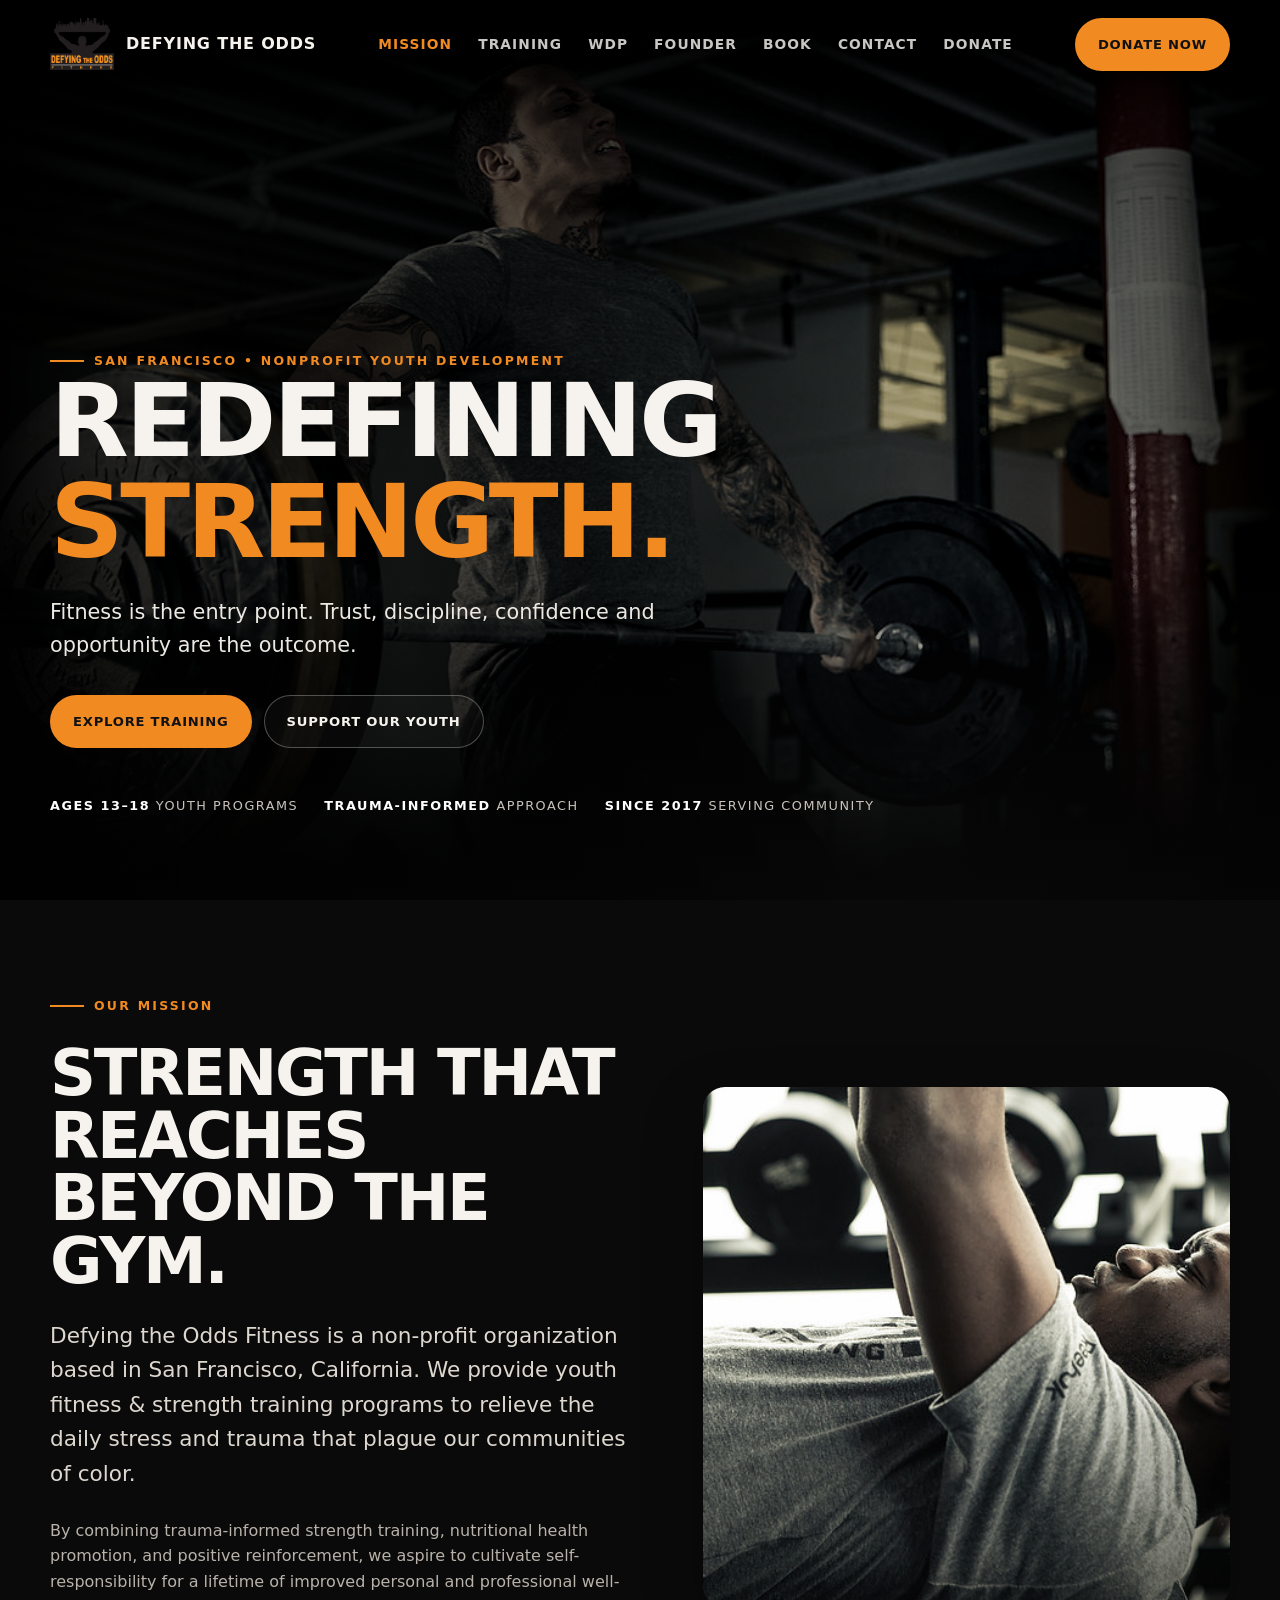
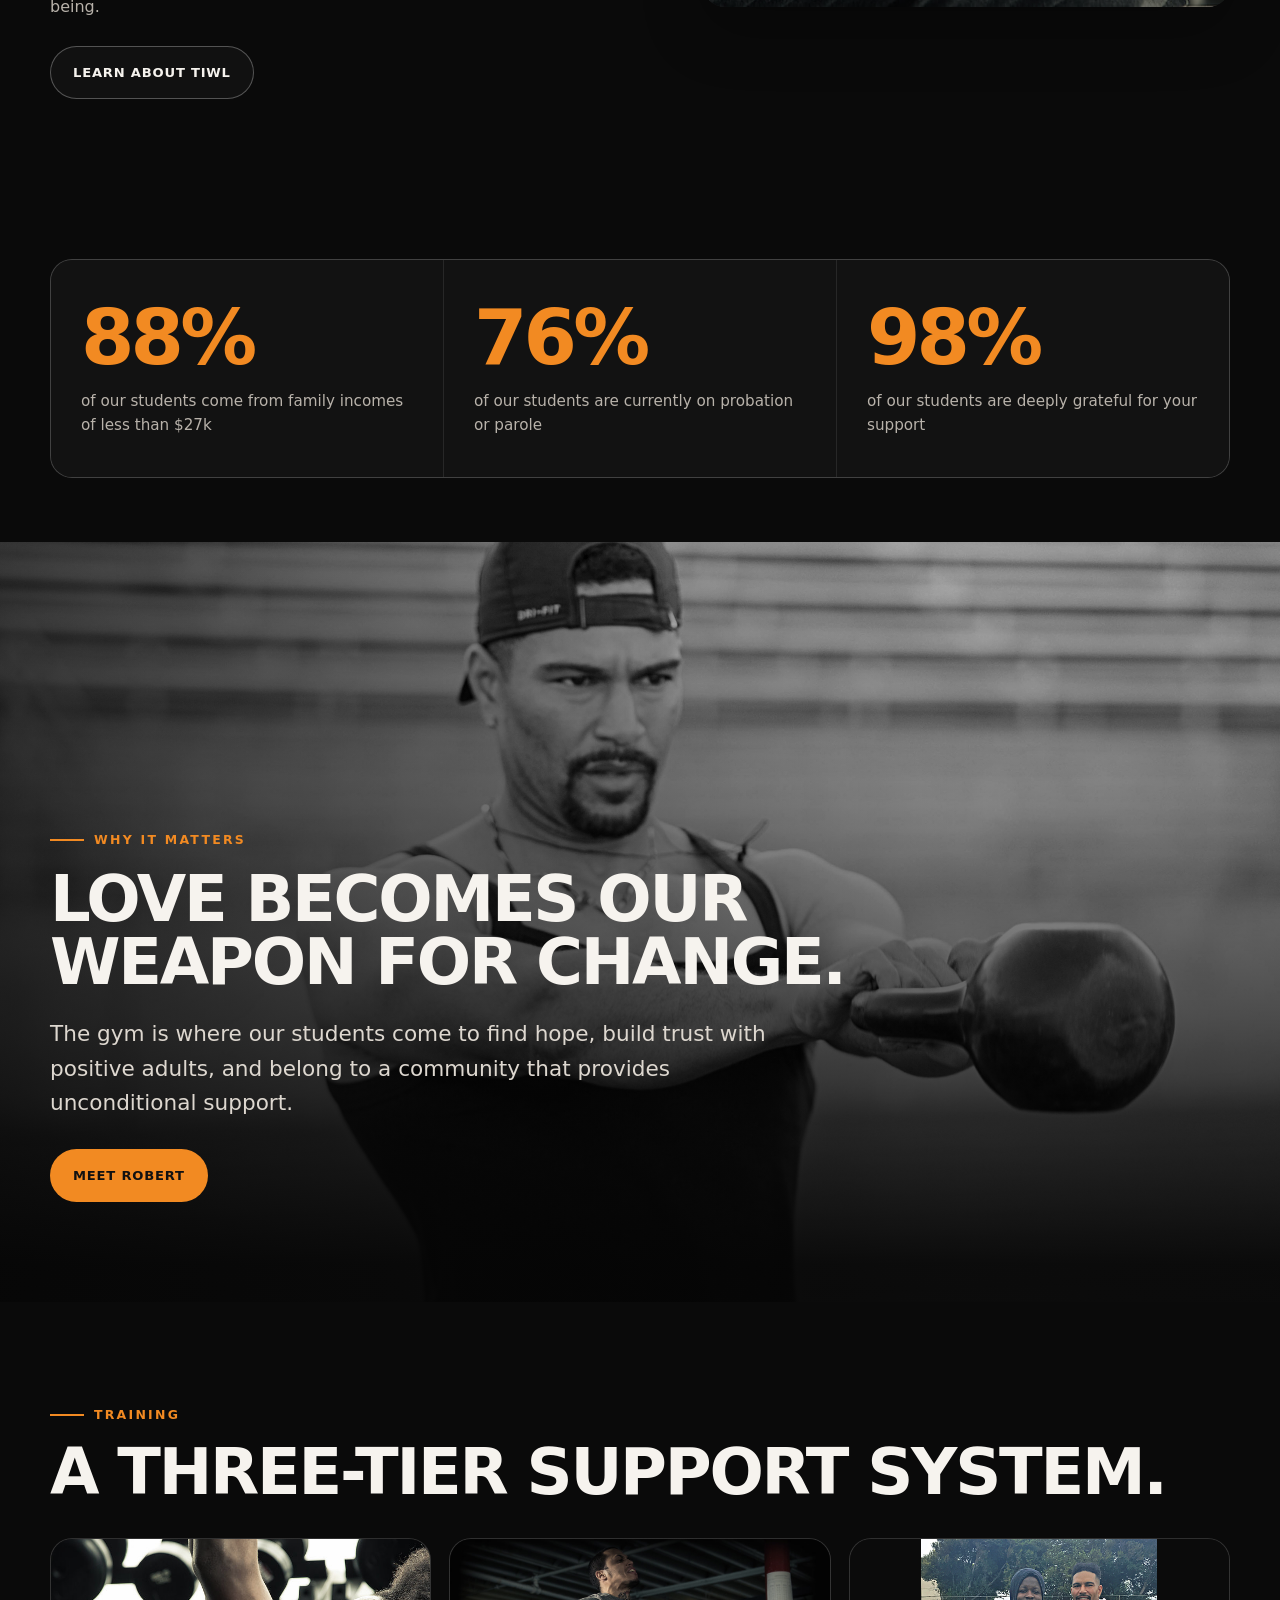
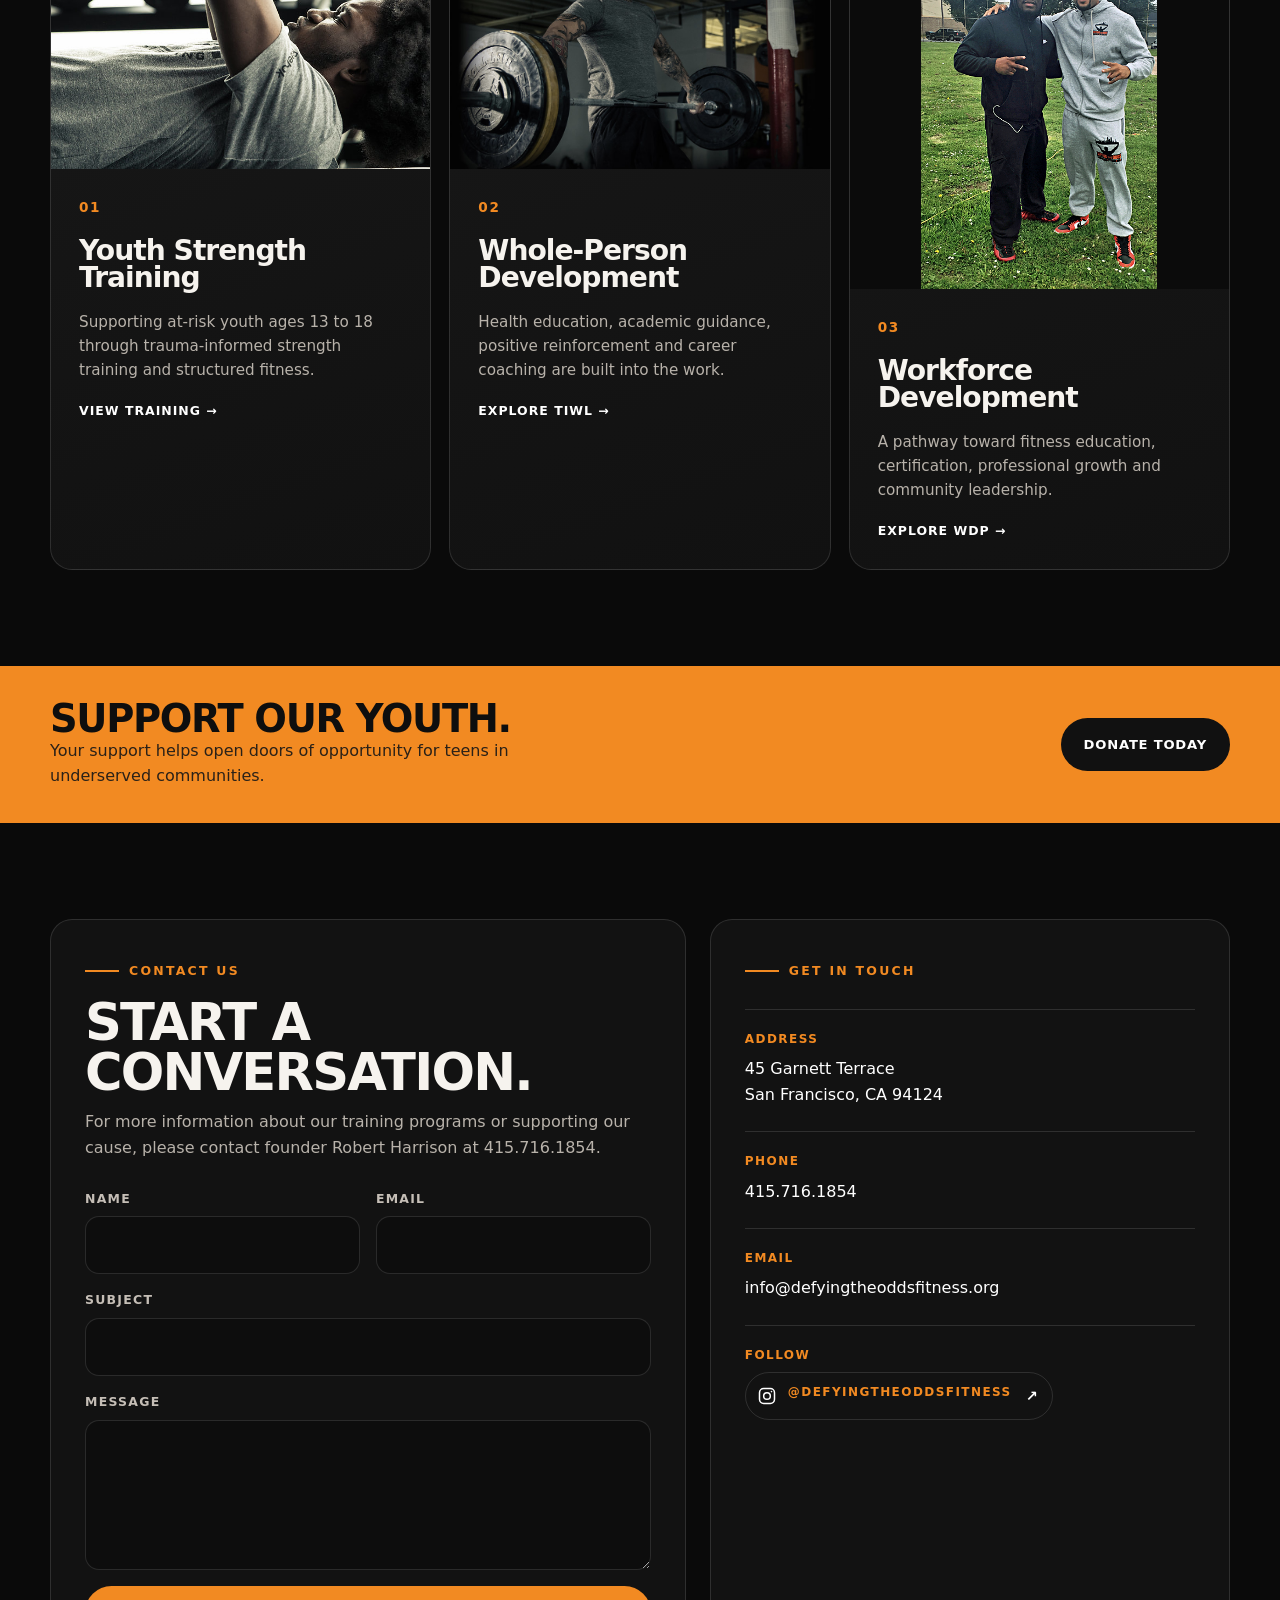
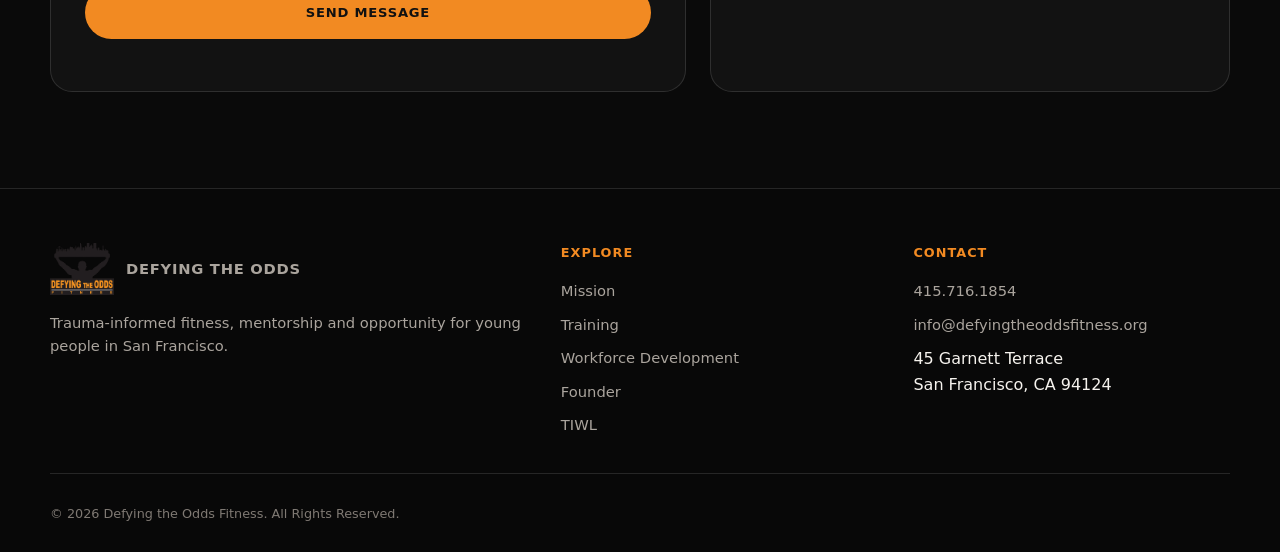
==== commit 5b70f583: "Link navigation to Robert Harrison book" ====
--- a/defying-the-odds-redesign/index.html
+++ b/defying-the-odds-redesign/index.html
@@ -5,7 +5,7 @@
 <a href="services.html">Training</a>
 <a href="workforce-development-program.html">WDP</a>
 <a href="founder.html">Founder</a>
-<a href="https://www.amazon.com" target="_blank" rel="noopener">Book</a>
+<a href="https://www.amazon.com/dp/0578332795" target="_blank" rel="noopener">Book</a>
 <a href="index.html#contact">Contact</a>
 <a href="donate.html">Donate</a>
 </nav>
@@ -25,7 +25,7 @@
 
 <section id="mission" class="section"><div class="container split reveal">
 <div class="copy-stack"><span class="eyebrow">Our Mission</span><h2>Strength that reaches beyond the gym.</h2><p class="lead">Defying the Odds Fitness is a non-profit organization based in San Francisco, California. We provide youth fitness & strength training programs to relieve the daily stress and trauma that plague our communities of color.</p><p>By combining trauma-informed strength training, nutritional health promotion, and positive reinforcement, we aspire to cultivate self-responsibility for a lifetime of improved personal and professional well-being.</p><a class="btn btn-ghost" href="tiwl.html">Learn About TIWL</a></div>
-<div class="media-card"><img src="assets/images/training-program.jpg" alt="A Defying the Odds athlete strength training in the gym"></div>
+<div class="media-card mission-media"><img src="assets/images/training-program.jpg" alt="A Defying the Odds athlete strength training in the gym"></div>
 </div></section>
 
 <section class="section-sm"><div class="container stats reveal">
--- a/defying-the-odds-redesign/assets/css/styles.css
+++ b/defying-the-odds-redesign/assets/css/styles.css
@@ -70,7 +70,8 @@
 
 .stats{display:grid;grid-template-columns:repeat(3,1fr);gap:1px;background:var(--line);border:1px solid var(--line);border-radius:var(--radius);overflow:hidden}
 .stat{background:var(--surface);padding:40px 30px}
-.stat-number{font-size:clamp(2.8rem,6vw,5rem);font-weight:900;line-height:1;color:var(--accent);letter-spacing:-.05em}
+.stat-number{font-size:clamp(2.8rem,6vw,5rem);font-weight:900;line-height:1;color:var(--accent);letter-spacing:-.05em;font-variant-numeric:tabular-nums;transform:translateY(8px);opacity:0;transition:opacity .45s ease,transform .7s cubic-bezier(.22,1,.36,1)}
+.stat-number.counting,.stat-number.counted{transform:none;opacity:1}
 .stat p{margin-top:12px;font-size:.95rem}
 
 .cards{display:grid;grid-template-columns:repeat(3,1fr);gap:18px}
@@ -186,12 +187,13 @@
   .eyebrow{font-size:.68rem;letter-spacing:.14em;gap:8px}.eyebrow::before{width:24px}.lead{font-size:1.04rem}
   .nav{height:70px}.nav-links{inset-block-start:70px;max-height:calc(100svh - 70px);padding-inline:16px}.brand img{width:50px;height:42px}.brand span{font-size:.78rem;max-width:116px;line-height:1.1}.menu-btn{width:44px;height:44px}
   .hero{min-height:max(680px,100svh)}.hero::after{background:linear-gradient(to bottom,rgba(0,0,0,.3),rgba(0,0,0,.56) 42%,#0a0a0a 96%),linear-gradient(90deg,rgba(0,0,0,.62),transparent)}.hero-media{background-position:58% center}.hero-content{padding:128px 0 48px}.hero-sub{margin:18px 0 26px;line-height:1.5}.hero-actions{display:grid;grid-template-columns:1fr}.hero-actions .btn{width:100%}.hero-meta{display:grid;gap:8px;margin-top:34px;font-size:.7rem;line-height:1.45}
-  .split{gap:34px}.media-card{min-height:0;aspect-ratio:4/5;border-radius:18px}.copy-stack{gap:20px}.copy-stack .btn{width:100%}
+  .split{gap:34px}.media-card{min-height:0;aspect-ratio:4/5;border-radius:18px}.mission-media{aspect-ratio:974/427}.mission-media img{object-fit:contain;filter:none}.copy-stack{gap:20px}.copy-stack .btn{width:100%}
   .stats{border-radius:18px}.stat{padding:28px 24px}.stat-number{font-size:3.3rem}.card{border-radius:18px;min-height:0}.photo-card>img{height:210px}.card-body{padding:24px;min-height:250px}
   .photo-statement{min-height:620px}.photo-statement>img{object-position:58% 28%}.photo-statement::after{background:linear-gradient(to top,rgba(5,5,5,.98) 8%,rgba(5,5,5,.58) 55%,rgba(5,5,5,.15))}.photo-statement-overlay{padding:70px 0}.photo-statement h2{margin:14px 0 20px}
   .gallery-heading{gap:20px;margin-bottom:28px}.photo-grid{grid-template-rows:380px 250px 320px;gap:12px}.photo-grid figure{border-radius:18px}.photo-grid figcaption{left:18px;bottom:16px}
   .hero-meta{gap:14px}.band{padding:28px 0}.band .container{align-items:stretch;flex-direction:column}.band .btn{width:100%}
   .page-hero{padding:126px 0 58px}.page-hero .lead{margin-top:20px}.list-grid{gap:12px;margin-top:28px}.list-item{padding:20px 18px;gap:14px;align-items:flex-start}.list-num{flex-basis:34px;height:34px}
+  .workforce-hero h1{font-size:clamp(2.15rem,11vw,3.4rem);overflow-wrap:normal;word-break:normal}
   .form-grid{grid-template-columns:1fr}.field.full{grid-column:auto}.form-card,.info-card{padding:24px 20px;border-radius:18px}.field .btn{width:100%}.social-link{max-width:100%}.social-link span{overflow-wrap:anywhere}
   .footer{padding-top:44px}.footer-grid{grid-template-columns:1fr;gap:30px}.footer .brand span{font-size:.88rem;max-width:none}.copyright{margin-top:28px}
   .donate-box{padding:16px;gap:28px;border-radius:20px}.donate-photo{min-height:0;aspect-ratio:4/5;border-radius:16px}.donate-box .copy-stack{padding:0 4px 8px}.donate-box .btn{width:100%}.workforce-photo{aspect-ratio:4/3}.workforce-photo figcaption{left:16px;right:16px;bottom:14px;font-size:.63rem}.photo-card>img.full-frame{height:auto;aspect-ratio:4/5}
@@ -206,5 +208,5 @@
 }
 
 @media (prefers-reduced-motion:reduce){
-  html{scroll-behavior:auto}*,*::before,*::after{scroll-behavior:auto!important;transition-duration:.01ms!important;animation-duration:.01ms!important;animation-iteration-count:1!important}.reveal,.reveal>*{opacity:1!important;transform:none!important;filter:none!important}
-}
+  html{scroll-behavior:auto}*,*::before,*::after{scroll-behavior:auto!important;transition-duration:.01ms!important;animation-duration:.01ms!important;animation-iteration-count:1!important}.reveal,.reveal>*,.stat-number{opacity:1!important;transform:none!important;filter:none!important}
+}
